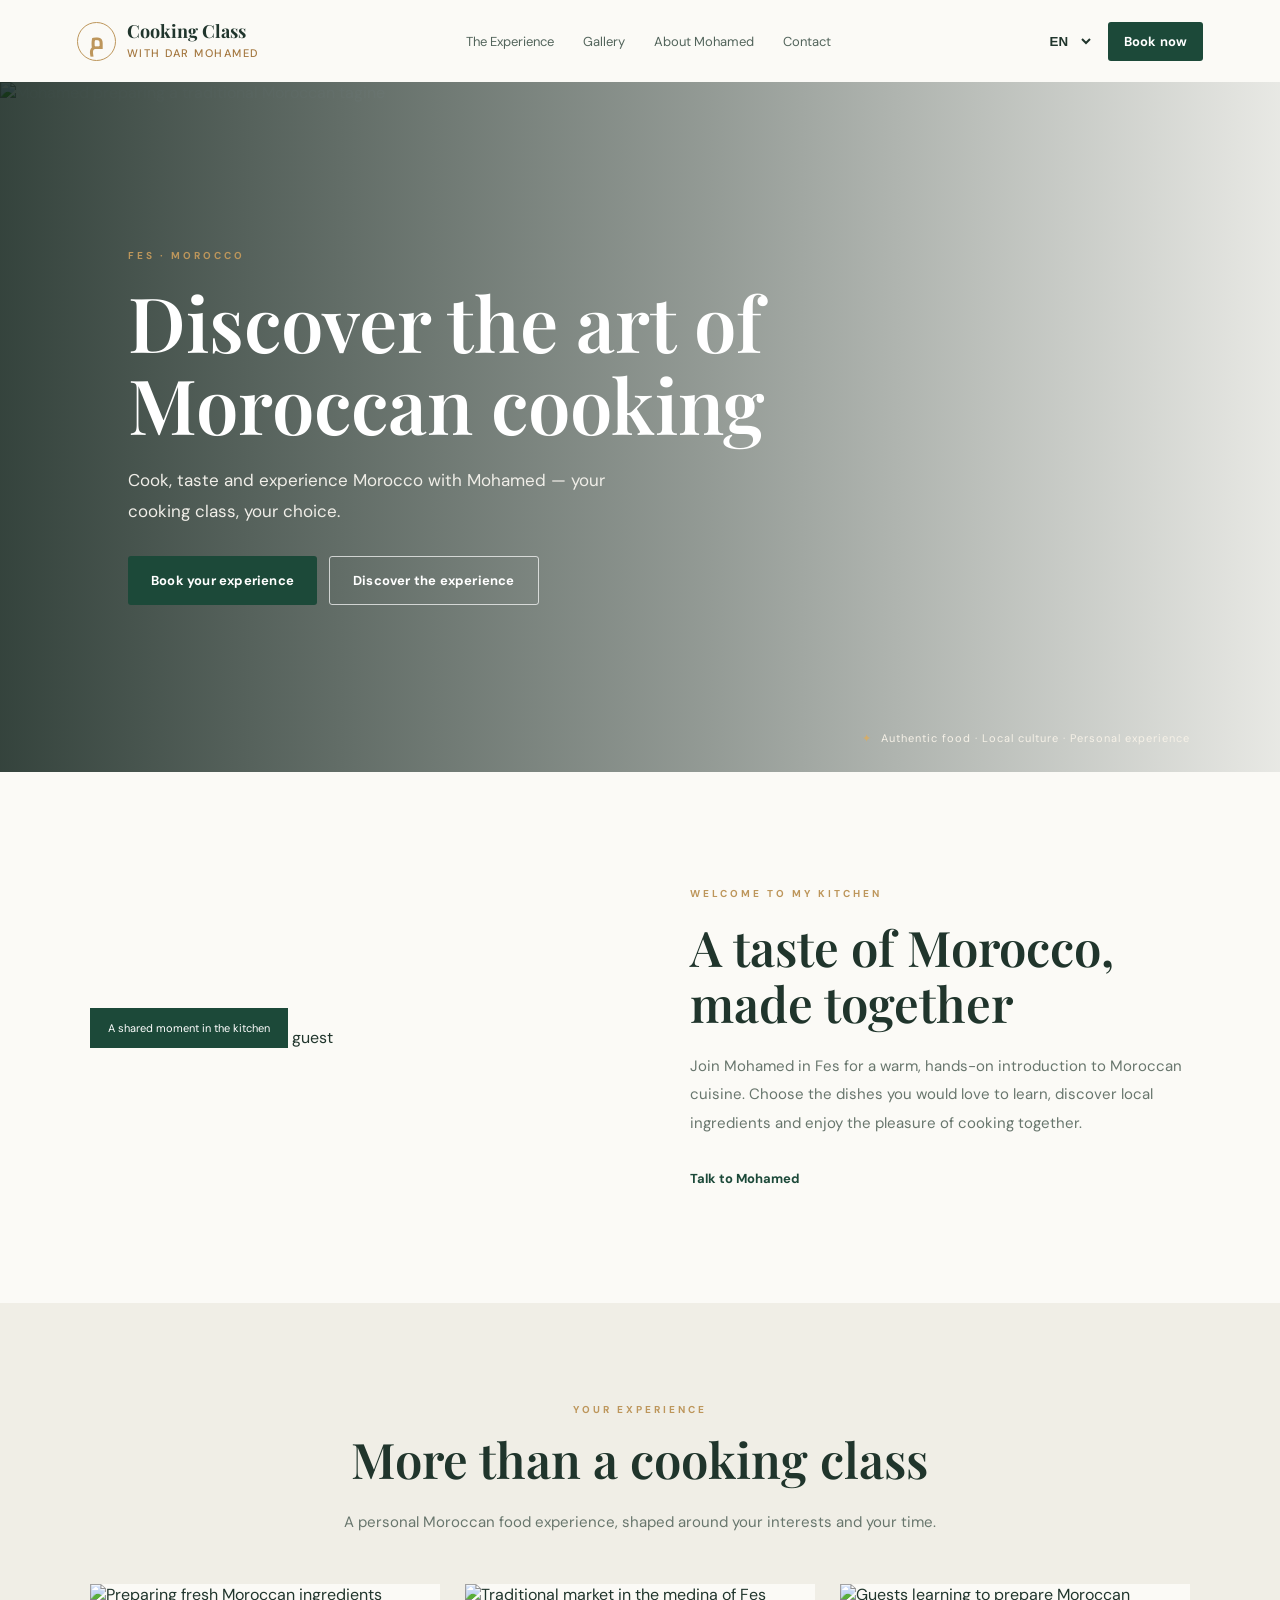
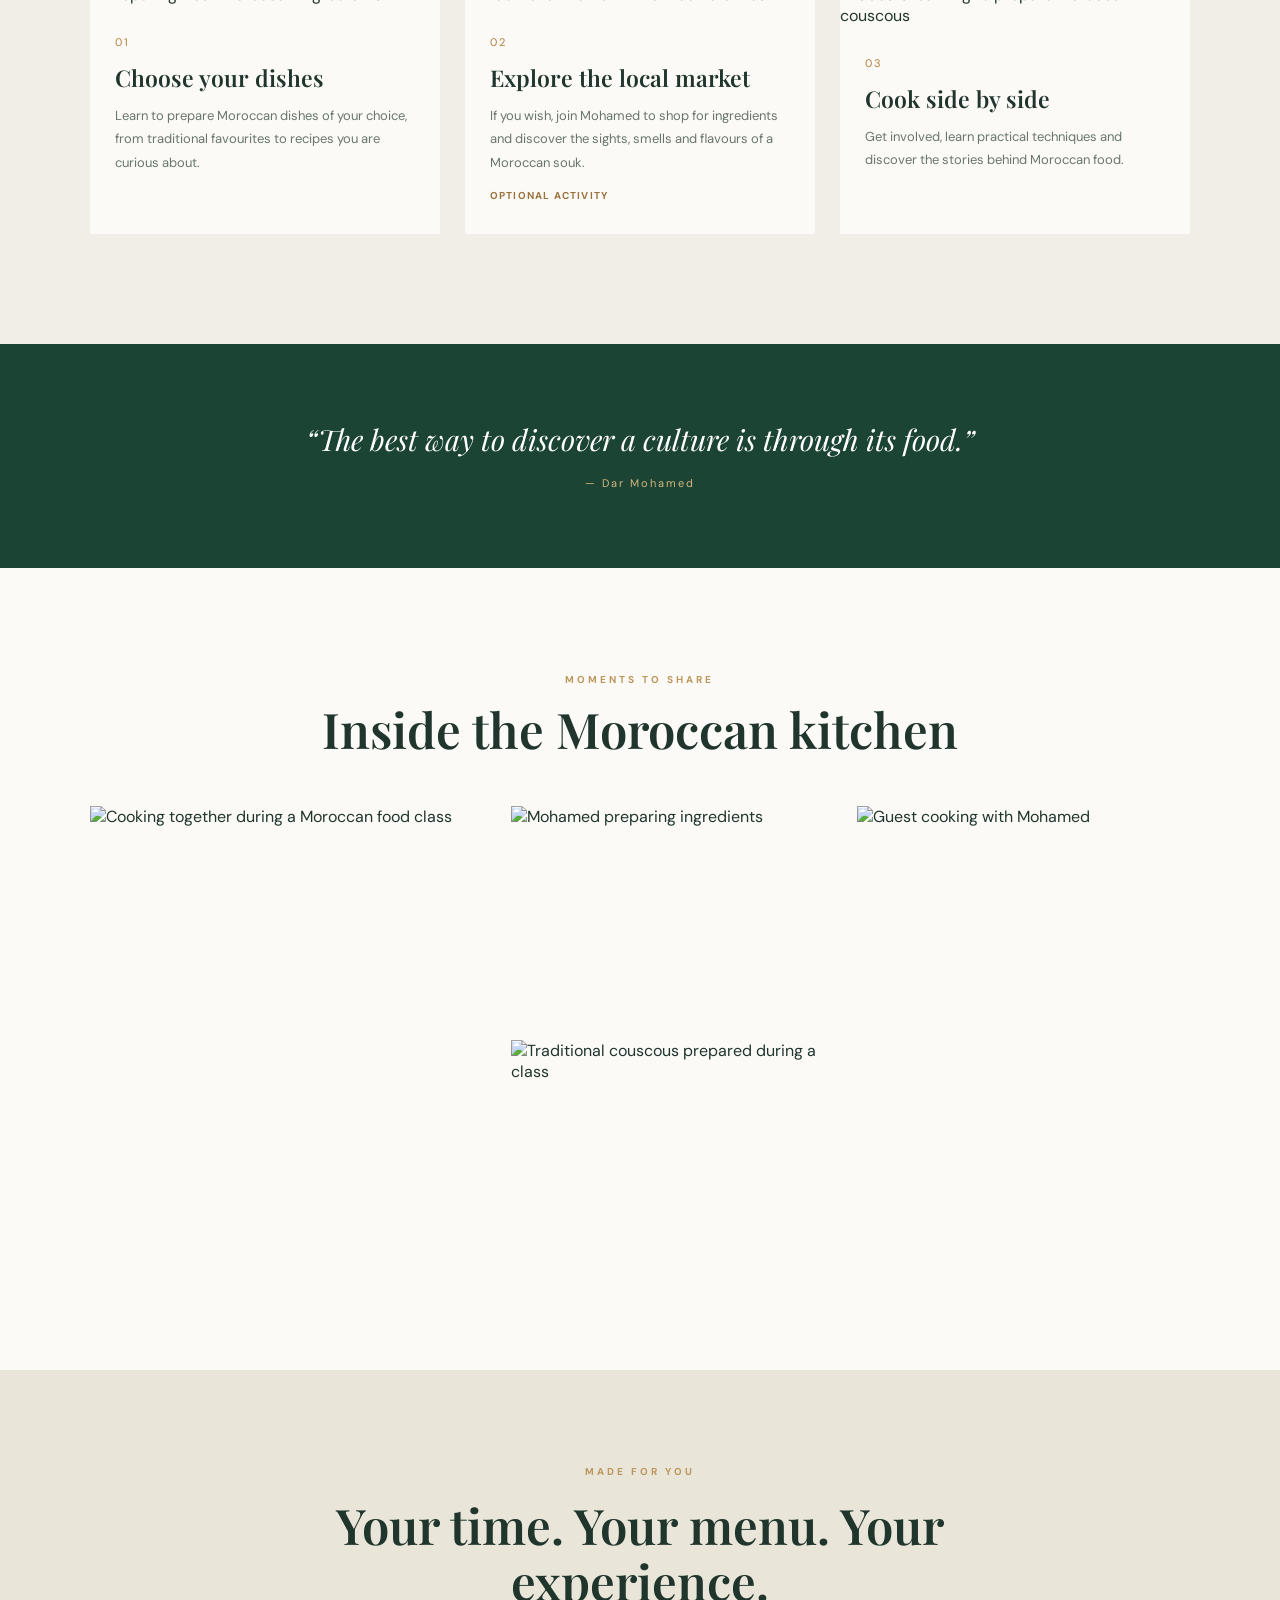
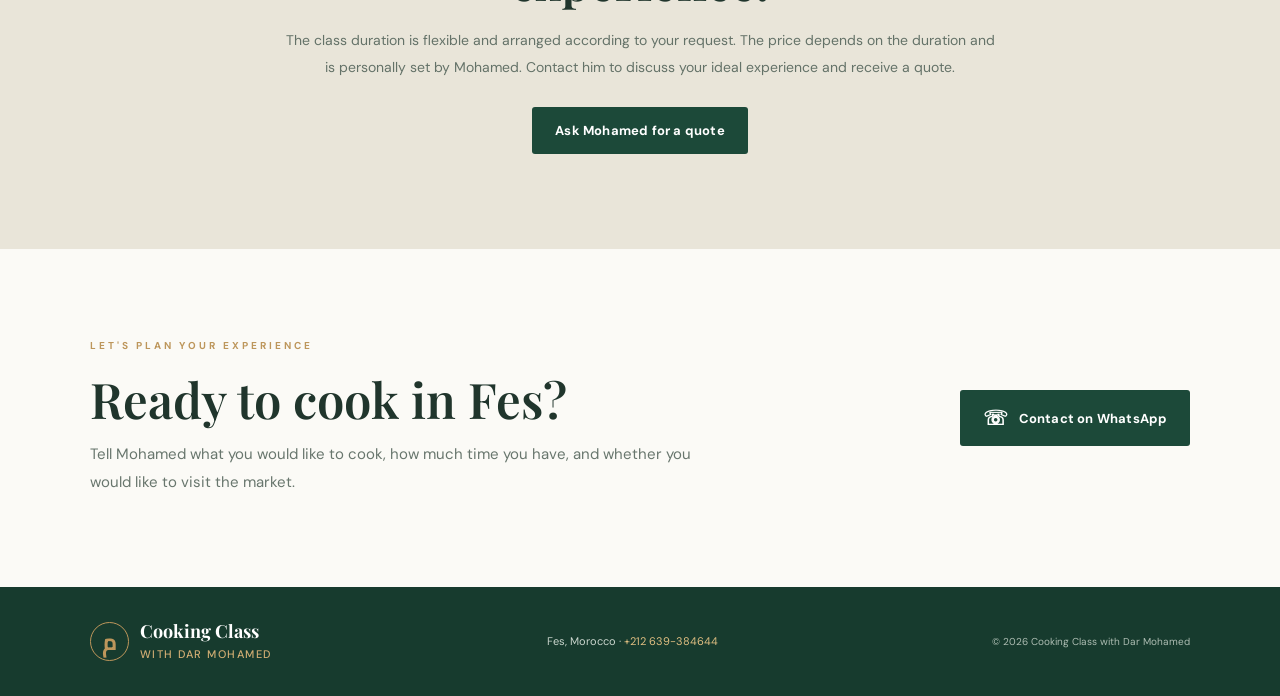
==== index.html @ 672c055c "Add files via upload" ====
<!doctype html>
<html lang="en">
<head>
  <meta charset="utf-8">
  <meta name="viewport" content="width=device-width, initial-scale=1">
  <meta name="theme-color" content="#173f32">
  <meta name="description" content="Discover authentic Moroccan cooking in Fes with Dar Mohamed. Personalized cooking classes and an optional traditional market visit.">
  <title>Cooking Class with Dar Mohamed | Fes, Morocco</title>
  <link rel="preconnect" href="https://fonts.googleapis.com">
  <link rel="preconnect" href="https://fonts.gstatic.com" crossorigin>
  <link href="https://fonts.googleapis.com/css2?family=DM+Sans:wght@400;500;600;700&family=Playfair+Display:wght@500;600;700&family=Cairo:wght@400;600;700&display=swap" rel="stylesheet">
  <link rel="stylesheet" href="style.css">
</head>
<body>
  <header class="site-header">
    <a class="brand" href="#home" aria-label="Cooking Class with Dar Mohamed home">
      <span class="brand-mark">م</span>
      <span>Cooking Class <small>with Dar Mohamed</small></span>
    </a>
    <nav class="desktop-nav">
      <a href="#experience" data-i18n="navExperience">The Experience</a>
      <a href="#gallery" data-i18n="navGallery">Gallery</a>
      <a href="#about" data-i18n="navAbout">About Mohamed</a>
      <a href="#contact" data-i18n="navContact">Contact</a>
    </nav>
    <div class="header-actions">
      <select id="language" aria-label="Choose language">
        <option value="en">EN</option><option value="fr">FR</option><option value="ar">AR</option>
      </select>
      <a class="button button-small" href="https://wa.me/212639384644" target="_blank" rel="noopener" data-i18n="book">Book now</a>
    </div>
  </header>

  <main>
    <section class="hero" id="home">
      <div class="hero-photo">
        <img src="images/mohamed-hero.jpg" alt="Mohamed preparing a traditional Moroccan tagine">
      </div>
      <div class="hero-shade"></div>
      <div class="hero-content">
        <p class="eyebrow" data-i18n="heroEyebrow">FES · MOROCCO</p>
        <h1 data-i18n="heroTitle">Discover the art of Moroccan cooking</h1>
        <p class="hero-copy" data-i18n="heroText">Cook, taste and experience Morocco with Mohamed — your cooking class, your choice.</p>
        <div class="hero-buttons">
          <a class="button" href="https://wa.me/212639384644" target="_blank" rel="noopener" data-i18n="bookExperience">Book your experience</a>
          <a class="button button-ghost" href="#experience" data-i18n="discover">Discover the experience</a>
        </div>
      </div>
      <div class="hero-note"><span>✦</span><span data-i18n="heroNote">Authentic food · Local culture · Personal experience</span></div>
    </section>

    <section class="intro section-wrap" id="about">
      <div class="intro-image">
        <img src="images/guest-cooking.jpg" alt="Mohamed cooking with a guest">
        <span class="image-caption" data-i18n="caption">A shared moment in the kitchen</span>
      </div>
      <div class="intro-text">
        <p class="eyebrow" data-i18n="welcome">WELCOME TO MY KITCHEN</p>
        <h2 data-i18n="introTitle">A taste of Morocco, made together</h2>
        <p data-i18n="introText">Join Mohamed in Fes for a warm, hands-on introduction to Moroccan cuisine. Choose the dishes you would love to learn, discover local ingredients and enjoy the pleasure of cooking together.</p>
        <a class="text-link" href="#contact" data-i18n="talkMohamed">Talk to Mohamed <span>→</span></a>
      </div>
    </section>

    <section class="experience-section" id="experience">
      <div class="section-wrap">
        <div class="section-heading">
          <p class="eyebrow" data-i18n="yourExperience">YOUR EXPERIENCE</p>
          <h2 data-i18n="experienceTitle">More than a cooking class</h2>
          <p data-i18n="experienceIntro">A personal Moroccan food experience, shaped around your interests and your time.</p>
        </div>
        <div class="feature-grid">
          <article class="feature-card">
            <img src="images/cooking-preparation.jpg" alt="Preparing fresh Moroccan ingredients">
            <div><span class="feature-number">01</span><h3 data-i18n="feature1Title">Choose your dishes</h3><p data-i18n="feature1Text">Learn to prepare Moroccan dishes of your choice, from traditional favourites to recipes you are curious about.</p></div>
          </article>
          <article class="feature-card">
            <img src="images/market-visit.jpg" alt="Traditional market in the medina of Fes">
            <div><span class="feature-number">02</span><h3 data-i18n="feature2Title">Explore the local market</h3><p data-i18n="feature2Text">If you wish, join Mohamed to shop for ingredients and discover the sights, smells and flavours of a Moroccan souk.</p><span class="optional" data-i18n="optional">Optional activity</span></div>
          </article>
          <article class="feature-card">
            <img src="images/couscous-class.jpg" alt="Guests learning to prepare Moroccan couscous">
            <div><span class="feature-number">03</span><h3 data-i18n="feature3Title">Cook side by side</h3><p data-i18n="feature3Text">Get involved, learn practical techniques and discover the stories behind Moroccan food.</p></div>
          </article>
        </div>
      </div>
    </section>

    <section class="quote-band">
      <p data-i18n="quote">“The best way to discover a culture is through its food.”</p>
      <span>— Dar Mohamed</span>
    </section>

    <section class="gallery section-wrap" id="gallery">
      <div class="section-heading">
        <p class="eyebrow" data-i18n="moments">MOMENTS TO SHARE</p>
        <h2 data-i18n="galleryTitle">Inside the Moroccan kitchen</h2>
      </div>
      <div class="gallery-grid">
        <img src="images/cooking-together.jpg" alt="Cooking together during a Moroccan food class">
        <img src="images/cooking-preparation.jpg" alt="Mohamed preparing ingredients">
        <img src="images/guest-cooking.jpg" alt="Guest cooking with Mohamed">
        <img src="images/couscous-class.jpg" alt="Traditional couscous prepared during a class">
      </div>
    </section>

    <section class="personalize">
      <div class="personalize-inner">
        <p class="eyebrow" data-i18n="madeForYou">MADE FOR YOU</p>
        <h2 data-i18n="personalTitle">Your time. Your menu. Your experience.</h2>
        <p data-i18n="personalText">The class duration is flexible and arranged according to your request. The price depends on the duration and is personally set by Mohamed. Contact him to discuss your ideal experience and receive a quote.</p>
        <a class="button" href="https://wa.me/212639384644" target="_blank" rel="noopener" data-i18n="askPrice">Ask Mohamed for a quote</a>
      </div>
    </section>

    <section class="contact section-wrap" id="contact">
      <div>
        <p class="eyebrow" data-i18n="letsPlan">LET'S PLAN YOUR EXPERIENCE</p>
        <h2 data-i18n="contactTitle">Ready to cook in Fes?</h2>
        <p data-i18n="contactText">Tell Mohamed what you would like to cook, how much time you have, and whether you would like to visit the market.</p>
      </div>
      <a class="button whatsapp-button" href="https://wa.me/212639384644" target="_blank" rel="noopener"><span>☏</span><span data-i18n="whatsapp">Contact on WhatsApp</span></a>
    </section>
  </main>

  <footer>
    <a class="brand footer-brand" href="#home"><span class="brand-mark">م</span><span>Cooking Class <small>with Dar Mohamed</small></span></a>
    <p>Fes, Morocco · <a href="https://wa.me/212639384644" target="_blank" rel="noopener">+212 639-384644</a></p>
    <span>© <span id="year"></span> Cooking Class with Dar Mohamed</span>
  </footer>
  <script src="script.js"></script>
</body>
</html>
---- style.css ----
*{box-sizing:border-box}html{scroll-behavior:smooth}body{margin:0;color:#20352c;background:#fbfaf6;font-family:"DM Sans",Arial,sans-serif}a{color:inherit;text-decoration:none}.site-header{height:82px;padding:0 6vw;display:flex;align-items:center;justify-content:space-between;background:#fbfaf6;position:relative;z-index:5}.brand{display:flex;align-items:center;gap:11px;font-family:"Playfair Display",serif;font-size:18px;font-weight:700;line-height:1.1}.brand small{display:block;font:500 11px "DM Sans",sans-serif;letter-spacing:1.5px;text-transform:uppercase;color:#a4773f;margin-top:5px}.brand-mark{width:39px;height:39px;border:1px solid #bd965b;border-radius:50%;display:grid;place-items:center;color:#bd965b;font-family:"Cairo",sans-serif;font-size:23px}.desktop-nav{display:flex;gap:29px;font-size:13px;color:#52645b}.desktop-nav a:hover,.text-link:hover{color:#b27f3d}.header-actions{display:flex;align-items:center;gap:14px}select{border:0;background:transparent;color:#20352c;font-weight:700;padding:8px}.button{display:inline-flex;align-items:center;justify-content:center;background:#1c4939;color:white;padding:15px 23px;border-radius:3px;font-size:13px;font-weight:700;letter-spacing:.2px;transition:.2s}.button:hover{background:#b27f3d;transform:translateY(-2px)}.button-small{padding:11px 16px}.hero{height:min(690px,78vw);min-height:560px;position:relative;display:flex;align-items:center;color:white;overflow:hidden}.hero-photo,.hero-shade{position:absolute;inset:0}.hero-photo img{width:100%;height:100%;object-fit:cover;object-position:center 42%}.hero-shade{background:linear-gradient(90deg,rgba(9,27,20,.82),rgba(9,27,20,.43) 55%,rgba(9,27,20,.08))}.hero-content{position:relative;z-index:1;width:min(650px,80%);margin-left:10vw}.eyebrow{font-size:10px;letter-spacing:3px;font-weight:700;color:#bd965b;margin:0 0 19px}.hero h1{font:600 clamp(43px,6vw,76px)/1.08 "Playfair Display",serif;max-width:650px;margin:0 0 20px}.hero-copy{font-size:17px;line-height:1.8;max-width:520px;color:#f0eee8}.hero-buttons{display:flex;gap:12px;flex-wrap:wrap;margin-top:30px}.button-ghost{background:transparent;border:1px solid rgba(255,255,255,.7)}.button-ghost:hover{background:white;color:#20352c}.hero-note{position:absolute;bottom:27px;right:7vw;font-size:11px;letter-spacing:1px;color:#f6f1e7}.hero-note span:first-child{color:#d5ad6a;margin-right:9px}.section-wrap{width:min(1120px,86%);margin:auto}.intro{display:grid;grid-template-columns:1fr 1fr;gap:9%;align-items:center;padding-top:115px;padding-bottom:115px}.intro-image{position:relative}.intro-image img{width:100%;height:430px;object-fit:cover}.image-caption{position:absolute;bottom:0;left:0;background:#1c4939;color:white;padding:13px 18px;font-size:11px}.intro-text h2,.section-heading h2,.contact h2{font:600 clamp(34px,4vw,49px)/1.15 "Playfair Display",serif;margin:0 0 20px}.intro-text>p:not(.eyebrow),.section-heading>p:not(.eyebrow),.contact p:not(.eyebrow){font-size:15px;line-height:1.9;color:#68766d}.text-link{display:inline-block;margin-top:18px;color:#1c4939;font-weight:700;font-size:13px}.text-link span{margin-left:8px}.experience-section{background:#f0eee6;padding:100px 0 110px}.section-heading{text-align:center;max-width:650px;margin:0 auto 48px}.section-heading .eyebrow{margin-bottom:15px}.section-heading>p:not(.eyebrow){margin:0}.feature-grid{display:grid;grid-template-columns:repeat(3,1fr);gap:25px}.feature-card{background:#fbfaf6}.feature-card img{width:100%;height:235px;object-fit:cover}.feature-card>div{padding:25px 25px 30px}.feature-number{font-size:11px;color:#b27f3d;letter-spacing:2px}.feature-card h3{font:600 23px "Playfair Display",serif;margin:11px 0}.feature-card p{font-size:13px;line-height:1.8;color:#68766d;margin:0}.optional{display:inline-block;margin-top:15px;color:#9b713c;font-size:10px;font-weight:700;text-transform:uppercase;letter-spacing:1.2px}.quote-band{padding:76px 20px;text-align:center;background:#1b4435;color:#fff}.quote-band p{font:italic 29px "Playfair Display",serif;margin:0 0 13px}.quote-band span{font-size:11px;letter-spacing:2px;color:#d6b77f}.gallery{padding-top:105px;padding-bottom:110px}.gallery-grid{display:grid;grid-template-columns:1.1fr .9fr .9fr;grid-template-rows:220px 220px;gap:14px}.gallery-grid img{width:100%;height:100%;object-fit:cover}.gallery-grid img:first-child{grid-row:span 2}.personalize{background:#e9e5d9;padding:95px 20px;text-align:center}.personalize-inner{max-width:720px;margin:auto}.personalize h2{font:600 clamp(34px,4vw,49px)/1.15 "Playfair Display",serif;margin:0 0 18px}.personalize p:not(.eyebrow){font-size:14px;line-height:1.9;color:#647268;margin:0 auto 27px}.contact{padding-top:90px;padding-bottom:90px;display:flex;align-items:center;justify-content:space-between;gap:30px}.contact>div{max-width:630px}.contact h2{margin-bottom:12px}.contact p:not(.eyebrow){margin:0}.whatsapp-button{white-space:nowrap}.whatsapp-button span:first-child{font-size:20px;margin-right:10px}footer{background:#173b2e;color:#e9eee9;padding:35px 7vw;display:flex;align-items:center;justify-content:space-between;gap:20px;font-size:11px}footer p{color:#cbd6ce}footer p a{color:#e1bf82}.footer-brand{color:white}.footer-brand small{color:#d1ad73}footer>span{color:#aebdb3;font-size:10px}
body[dir="rtl"]{font-family:"Cairo",sans-serif}body[dir="rtl"] .hero-content{margin-left:0;margin-right:10vw}body[dir="rtl"] .hero-shade{background:linear-gradient(270deg,rgba(9,27,20,.82),rgba(9,27,20,.43) 55%,rgba(9,27,20,.08))}body[dir="rtl"] .hero-note{right:auto;left:7vw}body[dir="rtl"] .text-link span{margin-left:0;margin-right:8px}body[dir="rtl"] .whatsapp-button span:first-child{margin-right:0;margin-left:10px}body[dir="rtl"] .image-caption{left:auto;right:0}
@media(max-width:850px){.site-header{padding:0 4vw;height:72px}.desktop-nav{display:none}.brand{font-size:16px}.hero{height:680px;min-height:600px}.hero-content{margin-left:7vw;width:86%}body[dir="rtl"] .hero-content{margin-right:7vw}.hero h1{font-size:51px}.intro{gap:6%;padding-top:75px;padding-bottom:75px}.intro-image img{height:360px}.feature-grid{gap:14px}.feature-card>div{padding:20px 16px}.feature-card img{height:190px}.gallery-grid{grid-template-rows:180px 180px}.contact{padding-top:70px;padding-bottom:70px}footer{flex-wrap:wrap}}
@media(max-width:600px){.site-header{height:68px}.brand-mark{width:34px;height:34px}.brand{font-size:14px}.brand small{font-size:9px}.header-actions{gap:4px}.header-actions .button{padding:10px 11px;font-size:11px}.hero{height:680px;min-height:0;align-items:flex-end;padding-bottom:80px}.hero-photo img{object-position:58% center}.hero-shade{background:linear-gradient(0deg,rgba(8,25,18,.91),rgba(8,25,18,.35) 75%,rgba(8,25,18,.05))}.hero-content{margin:0 auto;width:86%}body[dir="rtl"] .hero-content{margin:0 auto}.hero h1{font-size:44px}.hero-copy{font-size:14px}.hero-note{left:7vw;right:auto;font-size:9px}body[dir="rtl"] .hero-note{left:7vw}.intro{grid-template-columns:1fr;gap:35px;padding-top:65px;padding-bottom:70px}.intro-image img{height:350px}.intro-text h2,.section-heading h2,.contact h2,.personalize h2{font-size:36px}.experience-section{padding:70px 0}.section-heading{margin-bottom:32px}.feature-grid{grid-template-columns:1fr}.feature-card img{height:230px}.feature-card>div{padding:22px}.quote-band{padding:60px 25px}.quote-band p{font-size:24px}.gallery{padding-top:70px;padding-bottom:75px}.gallery-grid{grid-template-columns:1fr 1fr;grid-template-rows:190px 150px 150px}.gallery-grid img:first-child{grid-row:span 2}.personalize{padding:70px 7vw}.contact{display:block;padding-top:65px;padding-bottom:65px}.whatsapp-button{margin-top:22px}footer{display:grid;grid-template-columns:1fr;gap:15px;padding:30px 7vw}}
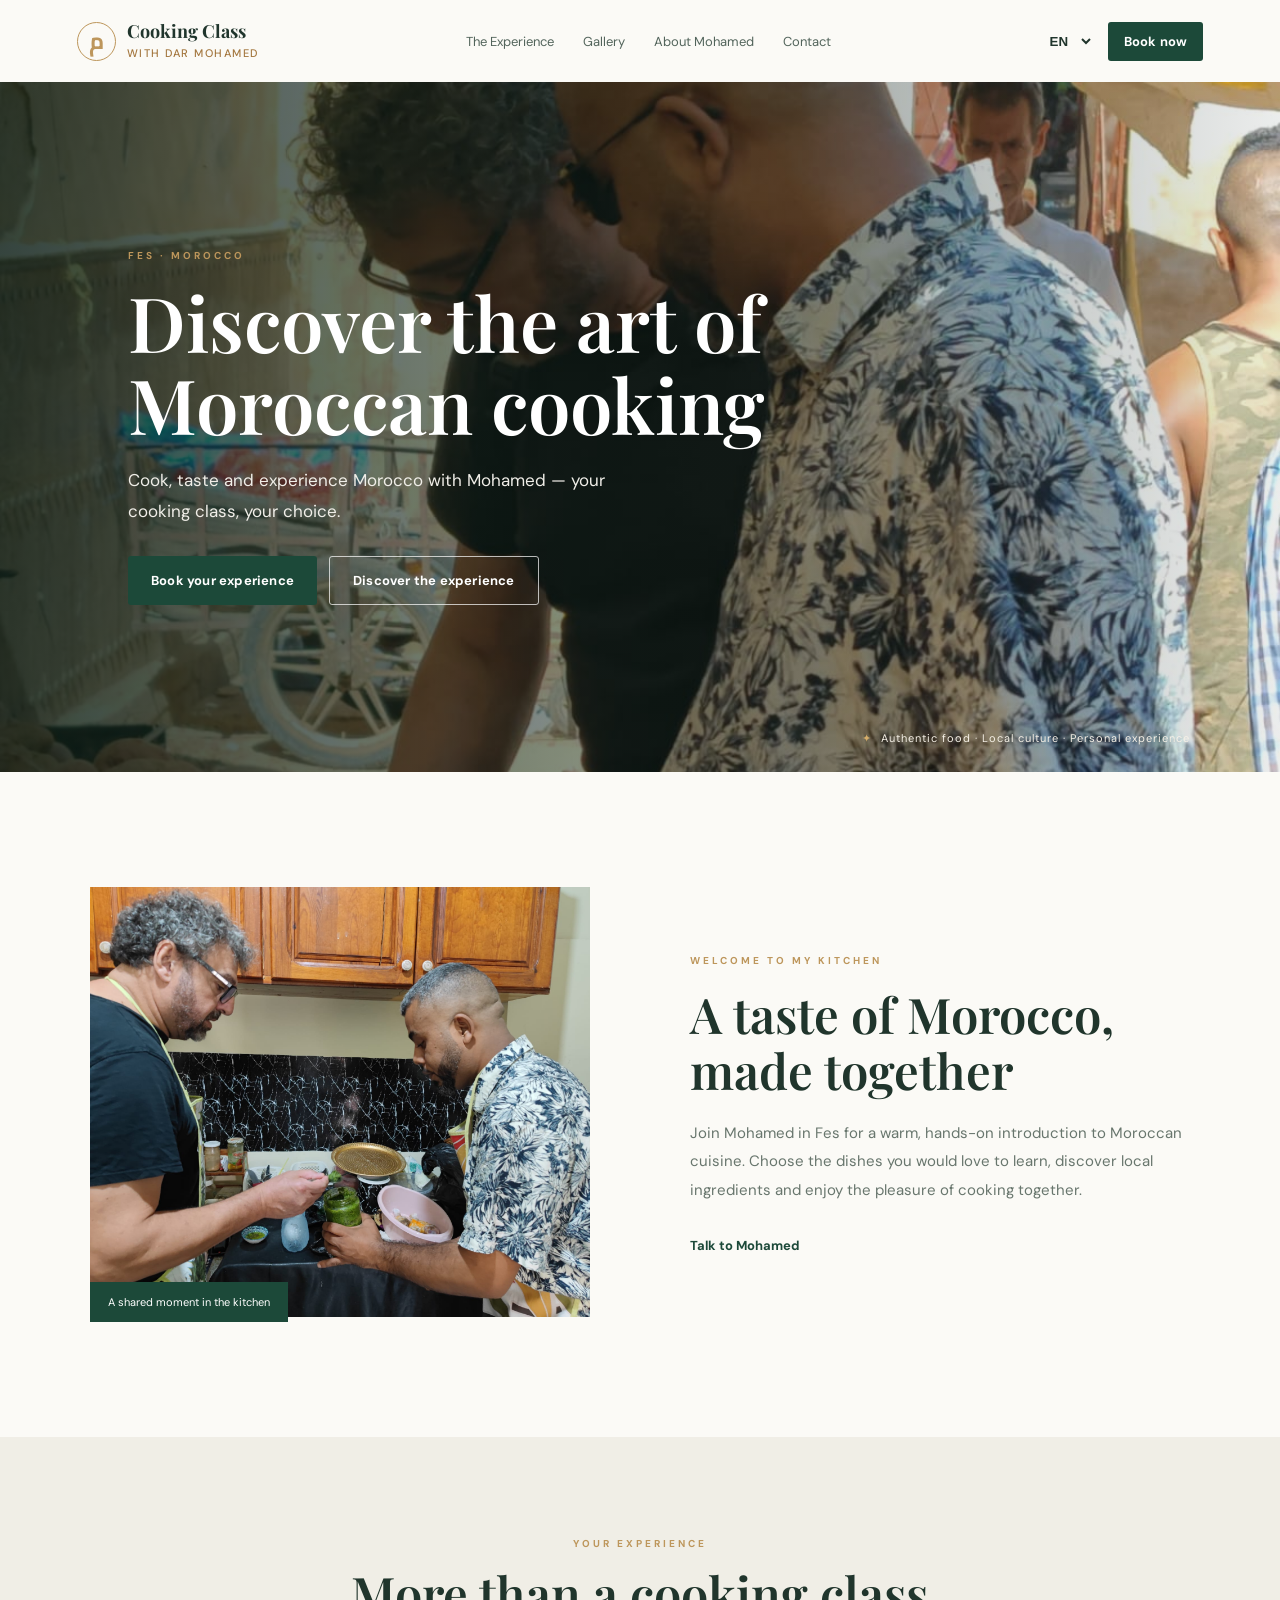
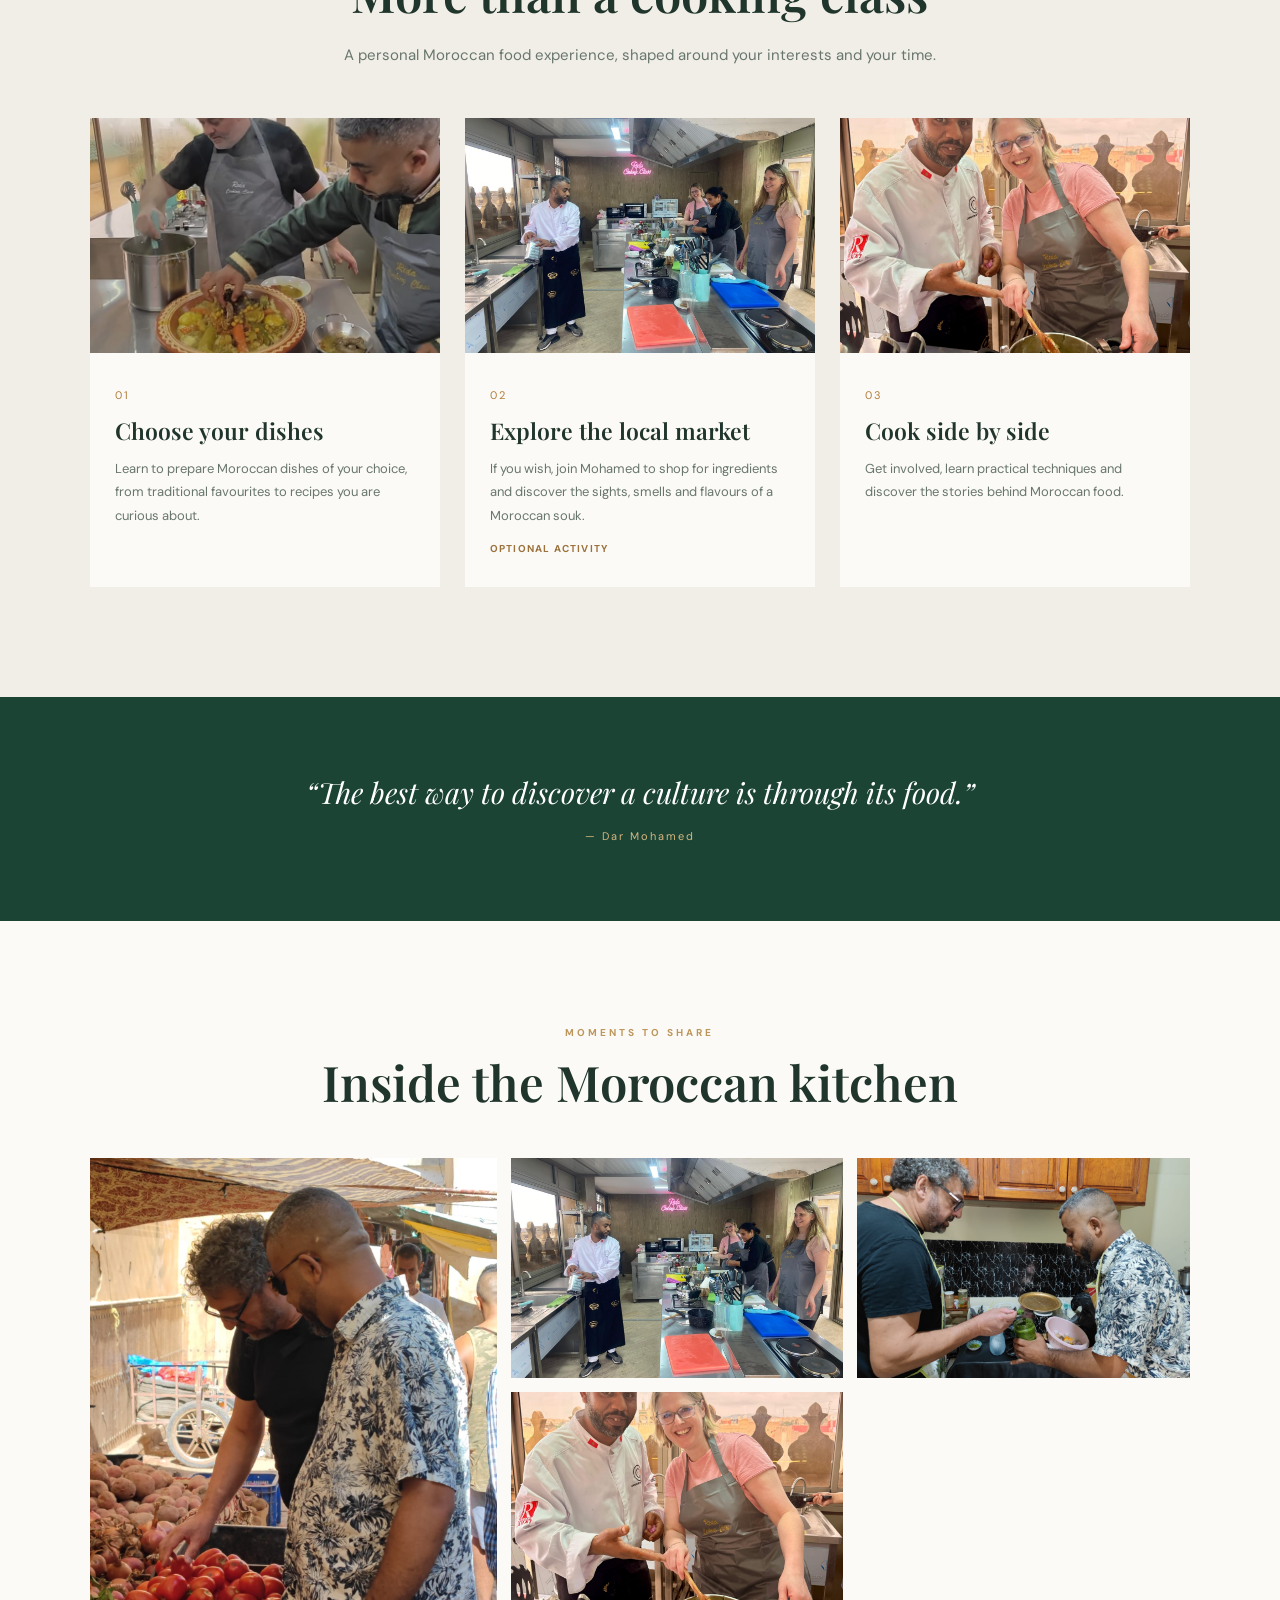
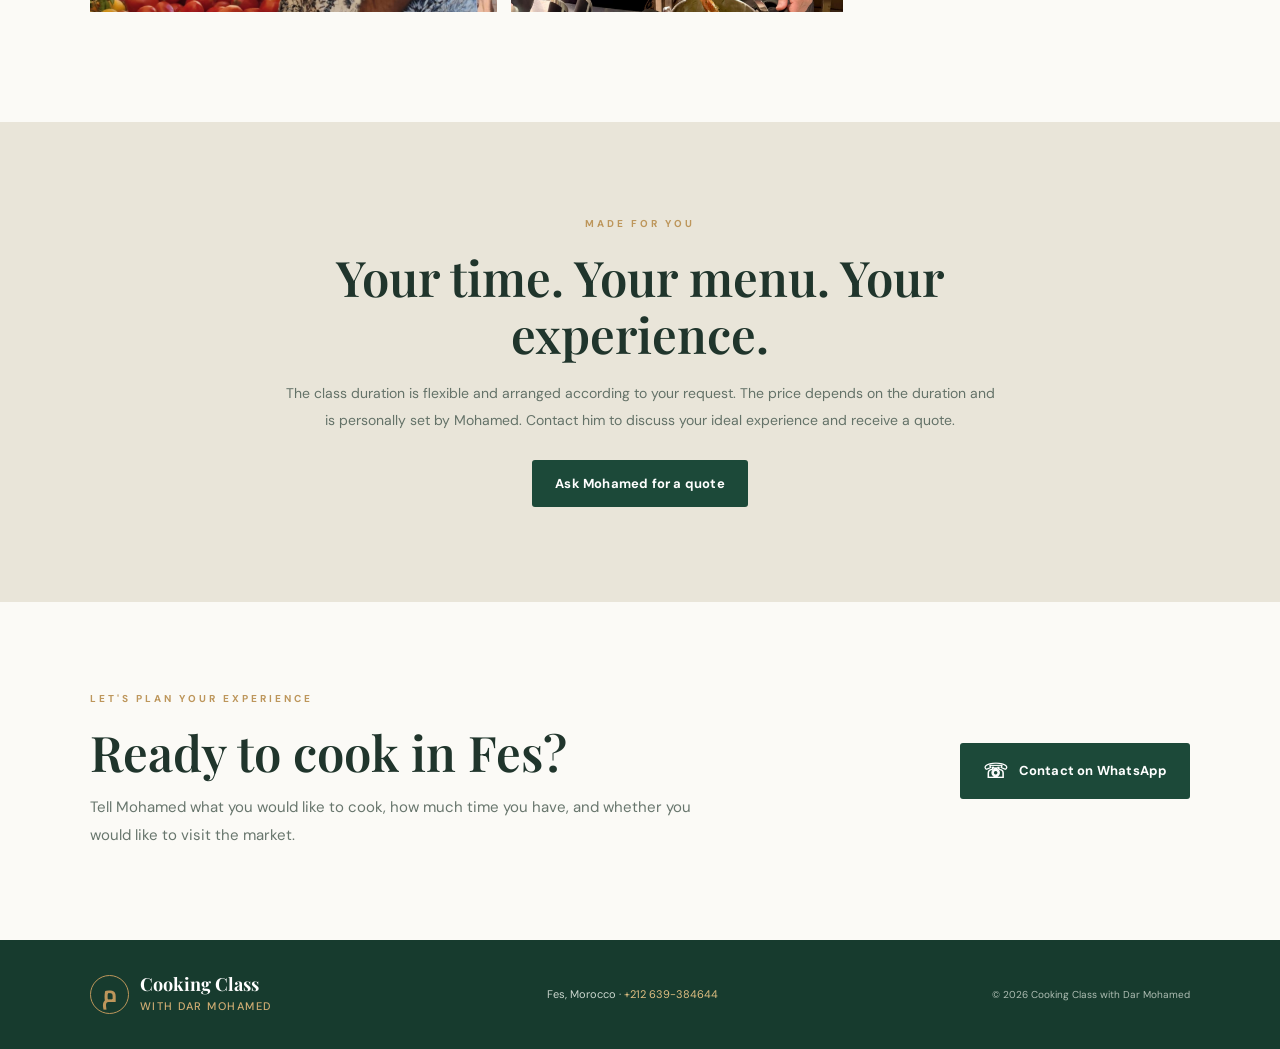
==== commit 5a025f81: "Update index.html" ====
--- a/index.html
+++ b/index.html
@@ -1,3 +1,4 @@
+
 <!doctype html>
 <html lang="en">
 <head>
@@ -12,122 +13,144 @@
   <link rel="stylesheet" href="style.css">
 </head>
 <body>
-  <header class="site-header">
-    <a class="brand" href="#home" aria-label="Cooking Class with Dar Mohamed home">
-      <span class="brand-mark">م</span>
-      <span>Cooking Class <small>with Dar Mohamed</small></span>
+
+<header class="site-header">
+  <a class="brand" href="#home" aria-label="Cooking Class with Dar Mohamed home">
+    <span class="brand-mark">م</span>
+    <span>Cooking Class <small>with Dar Mohamed</small></span>
+  </a>
+  <nav class="desktop-nav">
+    <a href="#experience" data-i18n="navExperience">The Experience</a>
+    <a href="#gallery" data-i18n="navGallery">Gallery</a>
+    <a href="#about" data-i18n="navAbout">About Mohamed</a>
+    <a href="#contact" data-i18n="navContact">Contact</a>
+  </nav>
+  <div class="header-actions">
+    <select id="language" aria-label="Choose language">
+      <option value="en">EN</option>
+      <option value="fr">FR</option>
+      <option value="ar">AR</option>
+    </select>
+    <a class="button button-small" href="https://wa.me/212639384644" target="_blank" rel="noopener" data-i18n="book">Book now</a>
+  </div>
+</header>
+
+<main>
+  <section class="hero" id="home">
+    <div class="hero-photo">
+      <img src="IMG-20261117-WA0031.jpg" alt="Mohamed preparing a traditional Moroccan tagine">
+    </div>
+    <div class="hero-shade"></div>
+    <div class="hero-content">
+      <p class="eyebrow" data-i18n="heroEyebrow">FES · MOROCCO</p>
+      <h1 data-i18n="heroTitle">Discover the art of Moroccan cooking</h1>
+      <p class="hero-copy" data-i18n="heroText">Cook, taste and experience Morocco with Mohamed — your cooking class, your choice.</p>
+      <div class="hero-buttons">
+        <a class="button" href="https://wa.me/212639384644" target="_blank" rel="noopener" data-i18n="bookExperience">Book your experience</a>
+        <a class="button button-ghost" href="#experience" data-i18n="discover">Discover the experience</a>
+      </div>
+    </div>
+    <div class="hero-note"><span>✦</span><span data-i18n="heroNote">Authentic food · Local culture · Personal experience</span></div>
+  </section>
+
+  <section class="intro section-wrap" id="about">
+    <div class="intro-image">
+      <img src="IMG-20261117-WA0028.jpg" alt="Mohamed cooking with a guest">
+      <span class="image-caption" data-i18n="caption">A shared moment in the kitchen</span>
+    </div>
+    <div class="intro-text">
+      <p class="eyebrow" data-i18n="welcome">WELCOME TO MY KITCHEN</p>
+      <h2 data-i18n="introTitle">A taste of Morocco, made together</h2>
+      <p data-i18n="introText">Join Mohamed in Fes for a warm, hands-on introduction to Moroccan cuisine. Choose the dishes you would love to learn, discover local ingredients and enjoy the pleasure of cooking together.</p>
+      <a class="text-link" href="#contact" data-i18n="talkMohamed">Talk to Mohamed <span>→</span></a>
+    </div>
+  </section>
+
+  <section class="experience-section" id="experience">
+    <div class="section-wrap">
+      <div class="section-heading">
+        <p class="eyebrow" data-i18n="yourExperience">YOUR EXPERIENCE</p>
+        <h2 data-i18n="experienceTitle">More than a cooking class</h2>
+        <p data-i18n="experienceIntro">A personal Moroccan food experience, shaped around your interests and your time.</p>
+      </div>
+      <div class="feature-grid">
+        <article class="feature-card">
+          <img src="IMG-20261117-WA0025.jpg" alt="Preparing fresh Moroccan ingredients">
+          <div>
+            <span class="feature-number">01</span>
+            <h3 data-i18n="feature1Title">Choose your dishes</h3>
+            <p data-i18n="feature1Text">Learn to prepare Moroccan dishes of your choice, from traditional favourites to recipes you are curious about.</p>
+          </div>
+        </article>
+        <article class="feature-card">
+          <img src="IMG-20261117-WA0030.jpg" alt="Traditional market in the medina of Fes">
+          <div>
+            <span class="feature-number">02</span>
+            <h3 data-i18n="feature2Title">Explore the local market</h3>
+            <p data-i18n="feature2Text">If you wish, join Mohamed to shop for ingredients and discover the sights, smells and flavours of a Moroccan souk.</p>
+            <span class="optional" data-i18n="optional">Optional activity</span>
+          </div>
+        </article>
+        <article class="feature-card">
+          <img src="IMG-20261117-WA0021.jpg" alt="Guests enjoying Moroccan food">
+          <div>
+            <span class="feature-number">03</span>
+            <h3 data-i18n="feature3Title">Cook side by side</h3>
+            <p data-i18n="feature3Text">Get involved, learn practical techniques and discover the stories behind Moroccan food.</p>
+          </div>
+        </article>
+      </div>
+    </div>
+  </section>
+
+  <section class="quote-band">
+    <p data-i18n="quote">“The best way to discover a culture is through its food.”</p>
+    <span>— Dar Mohamed</span>
+  </section>
+
+  <section class="gallery section-wrap" id="gallery">
+    <div class="section-heading">
+      <p class="eyebrow" data-i18n="moments">MOMENTS TO SHARE</p>
+      <h2 data-i18n="galleryTitle">Inside the Moroccan kitchen</h2>
+    </div>
+    <div class="gallery-grid">
+      <img src="IMG-20261117-WA0031.jpg" alt="Mohamed cooking">
+      <img src="IMG-20261117-WA0030.jpg" alt="Traditional market in Fes">
+      <img src="IMG-20261117-WA0028.jpg" alt="Cooking with a guest">
+      <img src="IMG-20261117-WA0021.jpg" alt="Moroccan food experience">
+    </div>
+  </section>
+
+  <section class="personalize">
+    <div class="personalize-inner">
+      <p class="eyebrow" data-i18n="madeForYou">MADE FOR YOU</p>
+      <h2 data-i18n="personalTitle">Your time. Your menu. Your experience.</h2>
+      <p data-i18n="personalText">The class duration is flexible and arranged according to your request. The price depends on the duration and is personally set by Mohamed. Contact him to discuss your ideal experience and receive a quote.</p>
+      <a class="button" href="https://wa.me/212639384644" target="_blank" rel="noopener" data-i18n="askPrice">Ask Mohamed for a quote</a>
+    </div>
+  </section>
+
+  <section class="contact section-wrap" id="contact">
+    <div>
+      <p class="eyebrow" data-i18n="letsPlan">LET'S PLAN YOUR EXPERIENCE</p>
+      <h2 data-i18n="contactTitle">Ready to cook in Fes?</h2>
+      <p data-i18n="contactText">Tell Mohamed what you would like to cook, how much time you have, and whether you would like to visit the market.</p>
+    </div>
+    <a class="button whatsapp-button" href="https://wa.me/212639384644" target="_blank" rel="noopener">
+      <span>☏</span><span data-i18n="whatsapp">Contact on WhatsApp</span>
     </a>
-    <nav class="desktop-nav">
-      <a href="#experience" data-i18n="navExperience">The Experience</a>
-      <a href="#gallery" data-i18n="navGallery">Gallery</a>
-      <a href="#about" data-i18n="navAbout">About Mohamed</a>
-      <a href="#contact" data-i18n="navContact">Contact</a>
-    </nav>
-    <div class="header-actions">
-      <select id="language" aria-label="Choose language">
-        <option value="en">EN</option><option value="fr">FR</option><option value="ar">AR</option>
-      </select>
-      <a class="button button-small" href="https://wa.me/212639384644" target="_blank" rel="noopener" data-i18n="book">Book now</a>
-    </div>
-  </header>
+  </section>
+</main>
 
-  <main>
-    <section class="hero" id="home">
-      <div class="hero-photo">
-        <img src="images/mohamed-hero.jpg" alt="Mohamed preparing a traditional Moroccan tagine">
-      </div>
-      <div class="hero-shade"></div>
-      <div class="hero-content">
-        <p class="eyebrow" data-i18n="heroEyebrow">FES · MOROCCO</p>
-        <h1 data-i18n="heroTitle">Discover the art of Moroccan cooking</h1>
-        <p class="hero-copy" data-i18n="heroText">Cook, taste and experience Morocco with Mohamed — your cooking class, your choice.</p>
-        <div class="hero-buttons">
-          <a class="button" href="https://wa.me/212639384644" target="_blank" rel="noopener" data-i18n="bookExperience">Book your experience</a>
-          <a class="button button-ghost" href="#experience" data-i18n="discover">Discover the experience</a>
-        </div>
-      </div>
-      <div class="hero-note"><span>✦</span><span data-i18n="heroNote">Authentic food · Local culture · Personal experience</span></div>
-    </section>
+<footer>
+  <a class="brand footer-brand" href="#home">
+    <span class="brand-mark">م</span>
+    <span>Cooking Class <small>with Dar Mohamed</small></span>
+  </a>
+  <p>Fes, Morocco · <a href="https://wa.me/212639384644" target="_blank" rel="noopener">+212 639-384644</a></p>
+  <span>© <span id="year"></span> Cooking Class with Dar Mohamed</span>
+</footer>
 
-    <section class="intro section-wrap" id="about">
-      <div class="intro-image">
-        <img src="images/guest-cooking.jpg" alt="Mohamed cooking with a guest">
-        <span class="image-caption" data-i18n="caption">A shared moment in the kitchen</span>
-      </div>
-      <div class="intro-text">
-        <p class="eyebrow" data-i18n="welcome">WELCOME TO MY KITCHEN</p>
-        <h2 data-i18n="introTitle">A taste of Morocco, made together</h2>
-        <p data-i18n="introText">Join Mohamed in Fes for a warm, hands-on introduction to Moroccan cuisine. Choose the dishes you would love to learn, discover local ingredients and enjoy the pleasure of cooking together.</p>
-        <a class="text-link" href="#contact" data-i18n="talkMohamed">Talk to Mohamed <span>→</span></a>
-      </div>
-    </section>
-
-    <section class="experience-section" id="experience">
-      <div class="section-wrap">
-        <div class="section-heading">
-          <p class="eyebrow" data-i18n="yourExperience">YOUR EXPERIENCE</p>
-          <h2 data-i18n="experienceTitle">More than a cooking class</h2>
-          <p data-i18n="experienceIntro">A personal Moroccan food experience, shaped around your interests and your time.</p>
-        </div>
-        <div class="feature-grid">
-          <article class="feature-card">
-            <img src="images/cooking-preparation.jpg" alt="Preparing fresh Moroccan ingredients">
-            <div><span class="feature-number">01</span><h3 data-i18n="feature1Title">Choose your dishes</h3><p data-i18n="feature1Text">Learn to prepare Moroccan dishes of your choice, from traditional favourites to recipes you are curious about.</p></div>
-          </article>
-          <article class="feature-card">
-            <img src="images/market-visit.jpg" alt="Traditional market in the medina of Fes">
-            <div><span class="feature-number">02</span><h3 data-i18n="feature2Title">Explore the local market</h3><p data-i18n="feature2Text">If you wish, join Mohamed to shop for ingredients and discover the sights, smells and flavours of a Moroccan souk.</p><span class="optional" data-i18n="optional">Optional activity</span></div>
-          </article>
-          <article class="feature-card">
-            <img src="images/couscous-class.jpg" alt="Guests learning to prepare Moroccan couscous">
-            <div><span class="feature-number">03</span><h3 data-i18n="feature3Title">Cook side by side</h3><p data-i18n="feature3Text">Get involved, learn practical techniques and discover the stories behind Moroccan food.</p></div>
-          </article>
-        </div>
-      </div>
-    </section>
-
-    <section class="quote-band">
-      <p data-i18n="quote">“The best way to discover a culture is through its food.”</p>
-      <span>— Dar Mohamed</span>
-    </section>
-
-    <section class="gallery section-wrap" id="gallery">
-      <div class="section-heading">
-        <p class="eyebrow" data-i18n="moments">MOMENTS TO SHARE</p>
-        <h2 data-i18n="galleryTitle">Inside the Moroccan kitchen</h2>
-      </div>
-      <div class="gallery-grid">
-        <img src="images/cooking-together.jpg" alt="Cooking together during a Moroccan food class">
-        <img src="images/cooking-preparation.jpg" alt="Mohamed preparing ingredients">
-        <img src="images/guest-cooking.jpg" alt="Guest cooking with Mohamed">
-        <img src="images/couscous-class.jpg" alt="Traditional couscous prepared during a class">
-      </div>
-    </section>
-
-    <section class="personalize">
-      <div class="personalize-inner">
-        <p class="eyebrow" data-i18n="madeForYou">MADE FOR YOU</p>
-        <h2 data-i18n="personalTitle">Your time. Your menu. Your experience.</h2>
-        <p data-i18n="personalText">The class duration is flexible and arranged according to your request. The price depends on the duration and is personally set by Mohamed. Contact him to discuss your ideal experience and receive a quote.</p>
-        <a class="button" href="https://wa.me/212639384644" target="_blank" rel="noopener" data-i18n="askPrice">Ask Mohamed for a quote</a>
-      </div>
-    </section>
-
-    <section class="contact section-wrap" id="contact">
-      <div>
-        <p class="eyebrow" data-i18n="letsPlan">LET'S PLAN YOUR EXPERIENCE</p>
-        <h2 data-i18n="contactTitle">Ready to cook in Fes?</h2>
-        <p data-i18n="contactText">Tell Mohamed what you would like to cook, how much time you have, and whether you would like to visit the market.</p>
-      </div>
-      <a class="button whatsapp-button" href="https://wa.me/212639384644" target="_blank" rel="noopener"><span>☏</span><span data-i18n="whatsapp">Contact on WhatsApp</span></a>
-    </section>
-  </main>
-
-  <footer>
-    <a class="brand footer-brand" href="#home"><span class="brand-mark">م</span><span>Cooking Class <small>with Dar Mohamed</small></span></a>
-    <p>Fes, Morocco · <a href="https://wa.me/212639384644" target="_blank" rel="noopener">+212 639-384644</a></p>
-    <span>© <span id="year"></span> Cooking Class with Dar Mohamed</span>
-  </footer>
-  <script src="script.js"></script>
+<script src="script.js"></script>
 </body>
-</html>
+  </html>
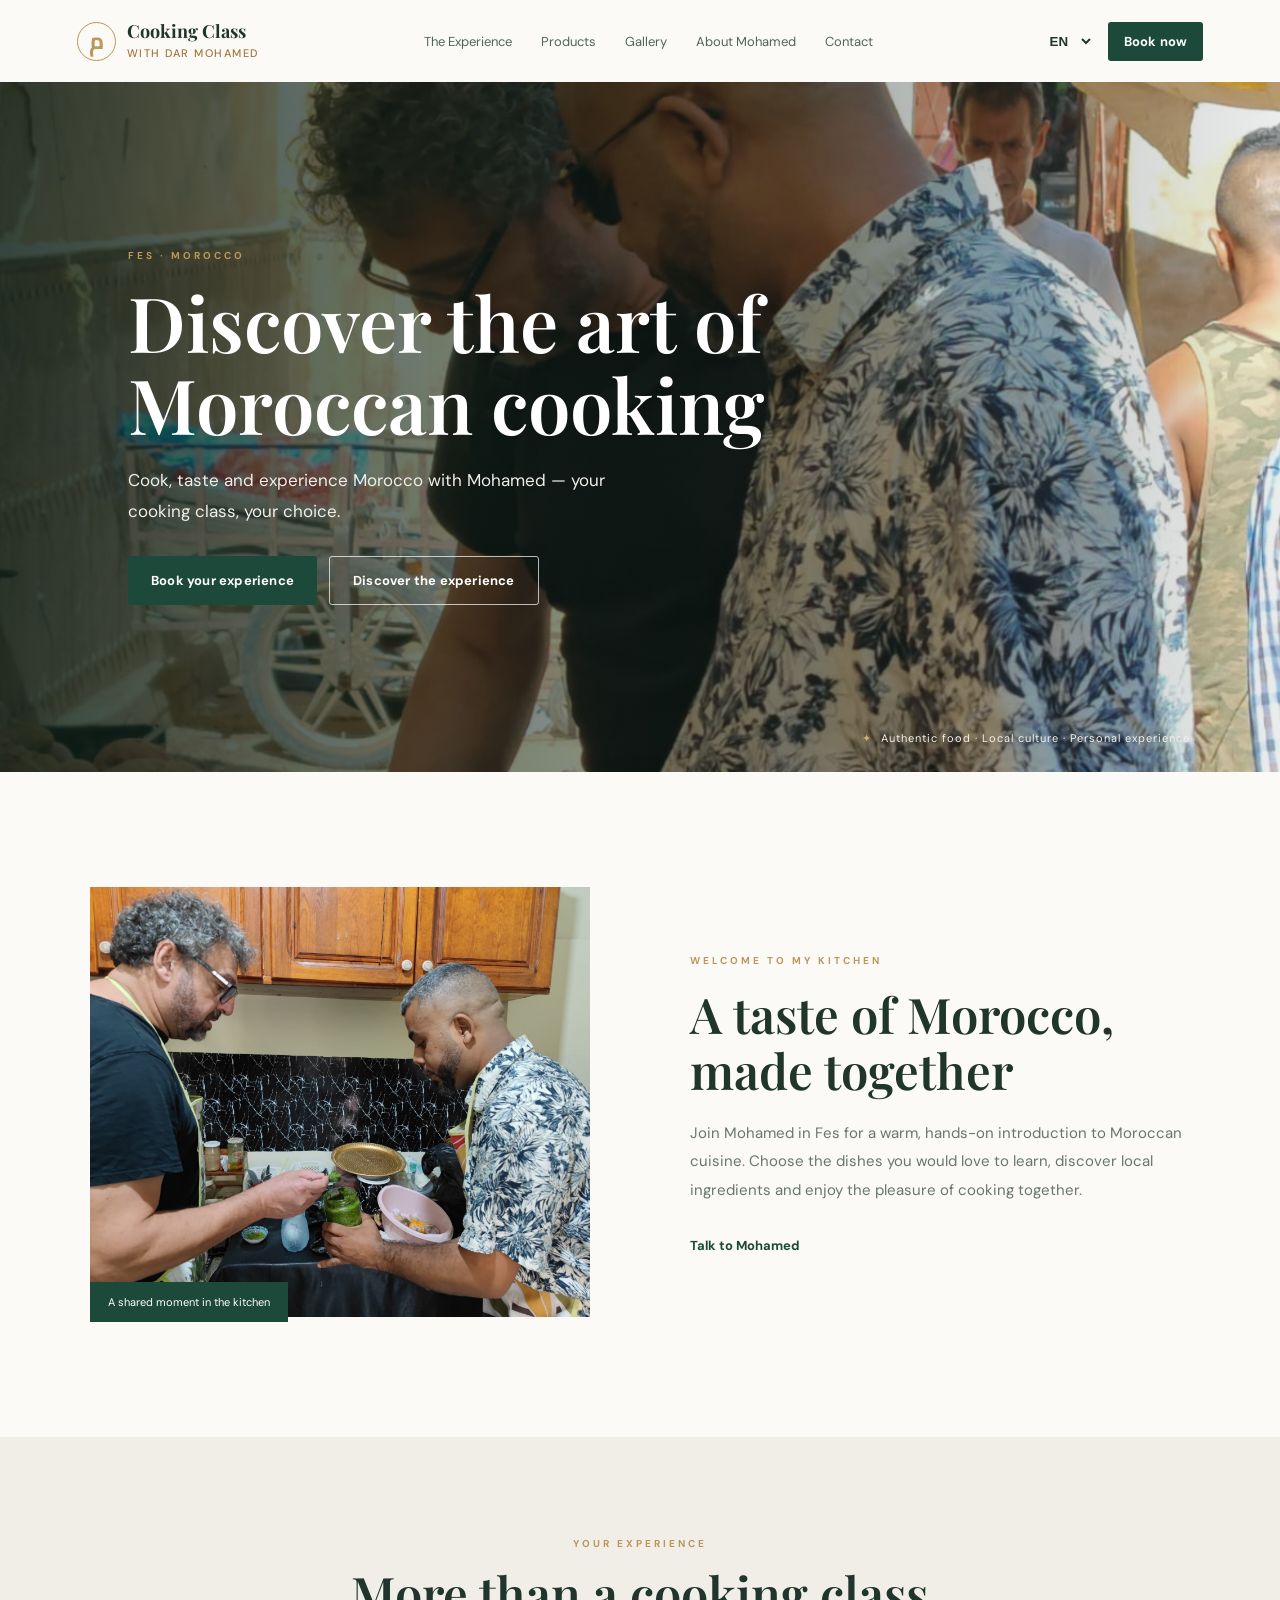
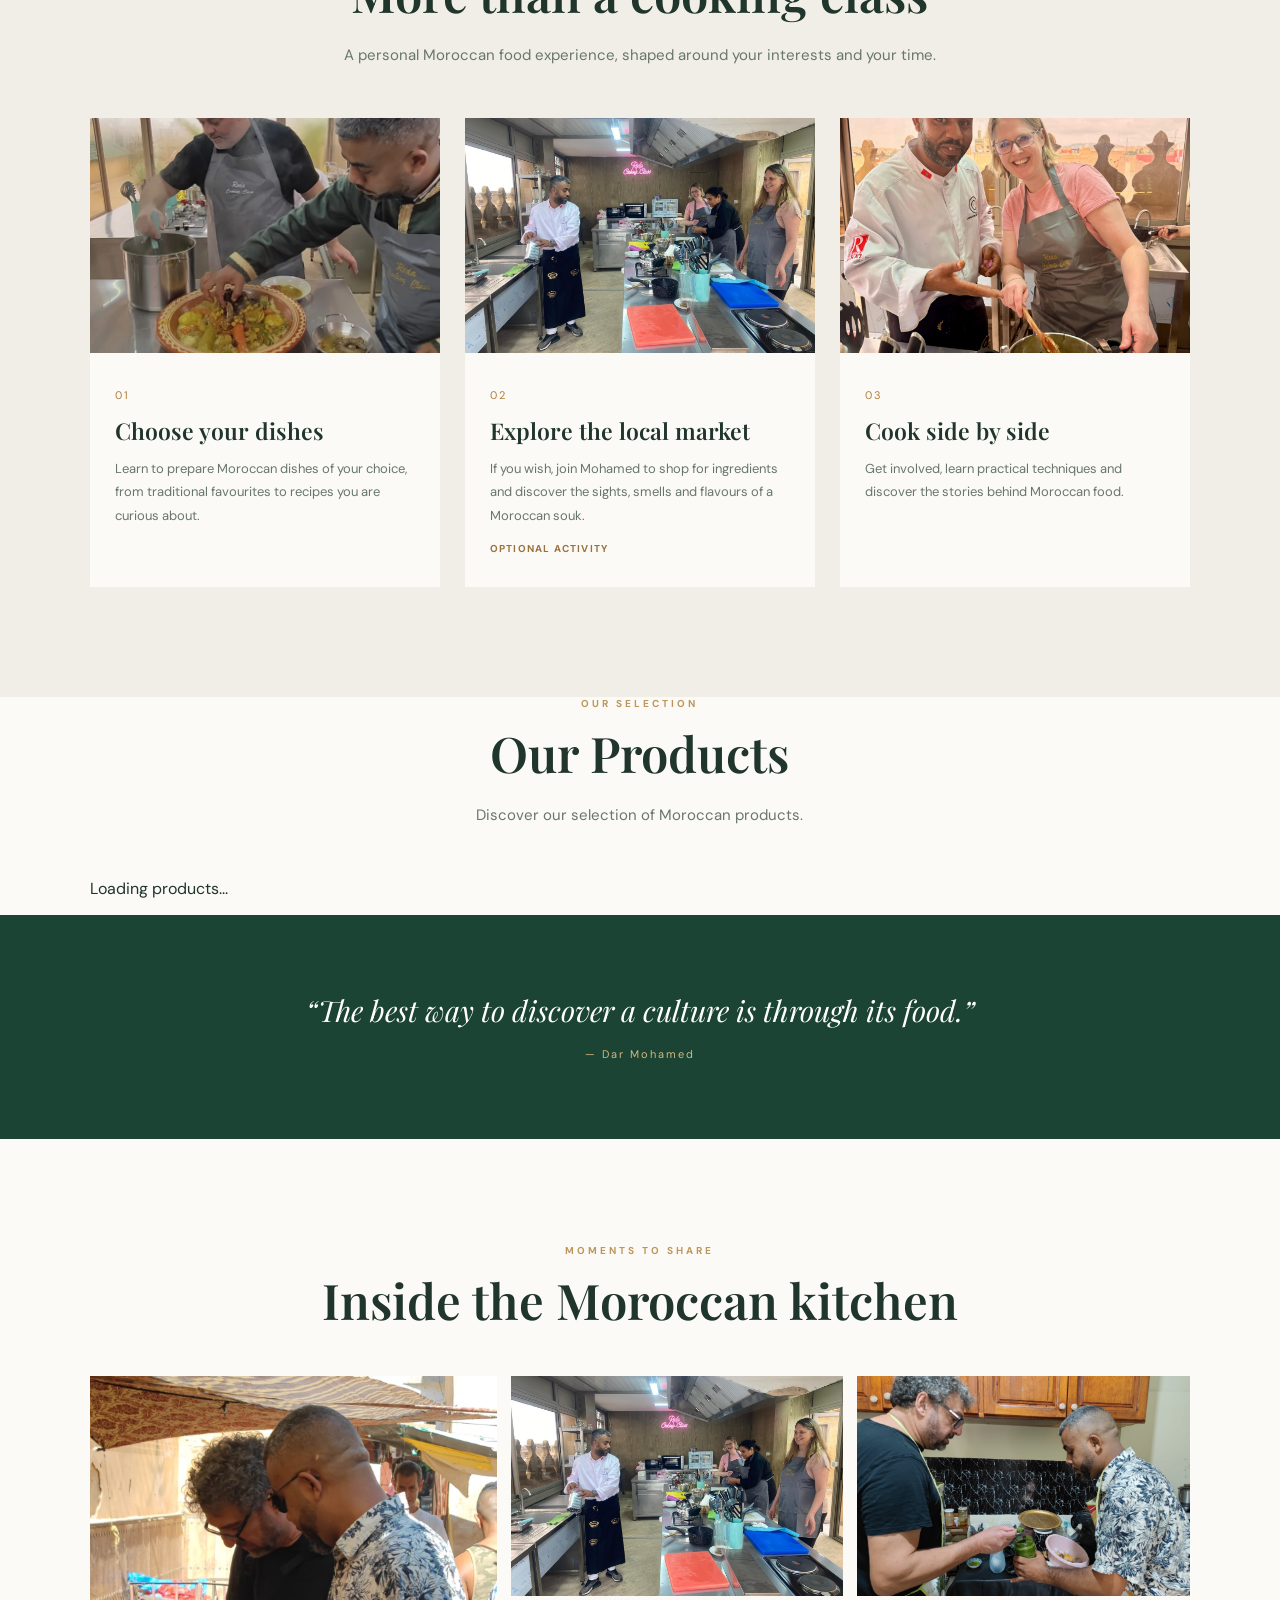
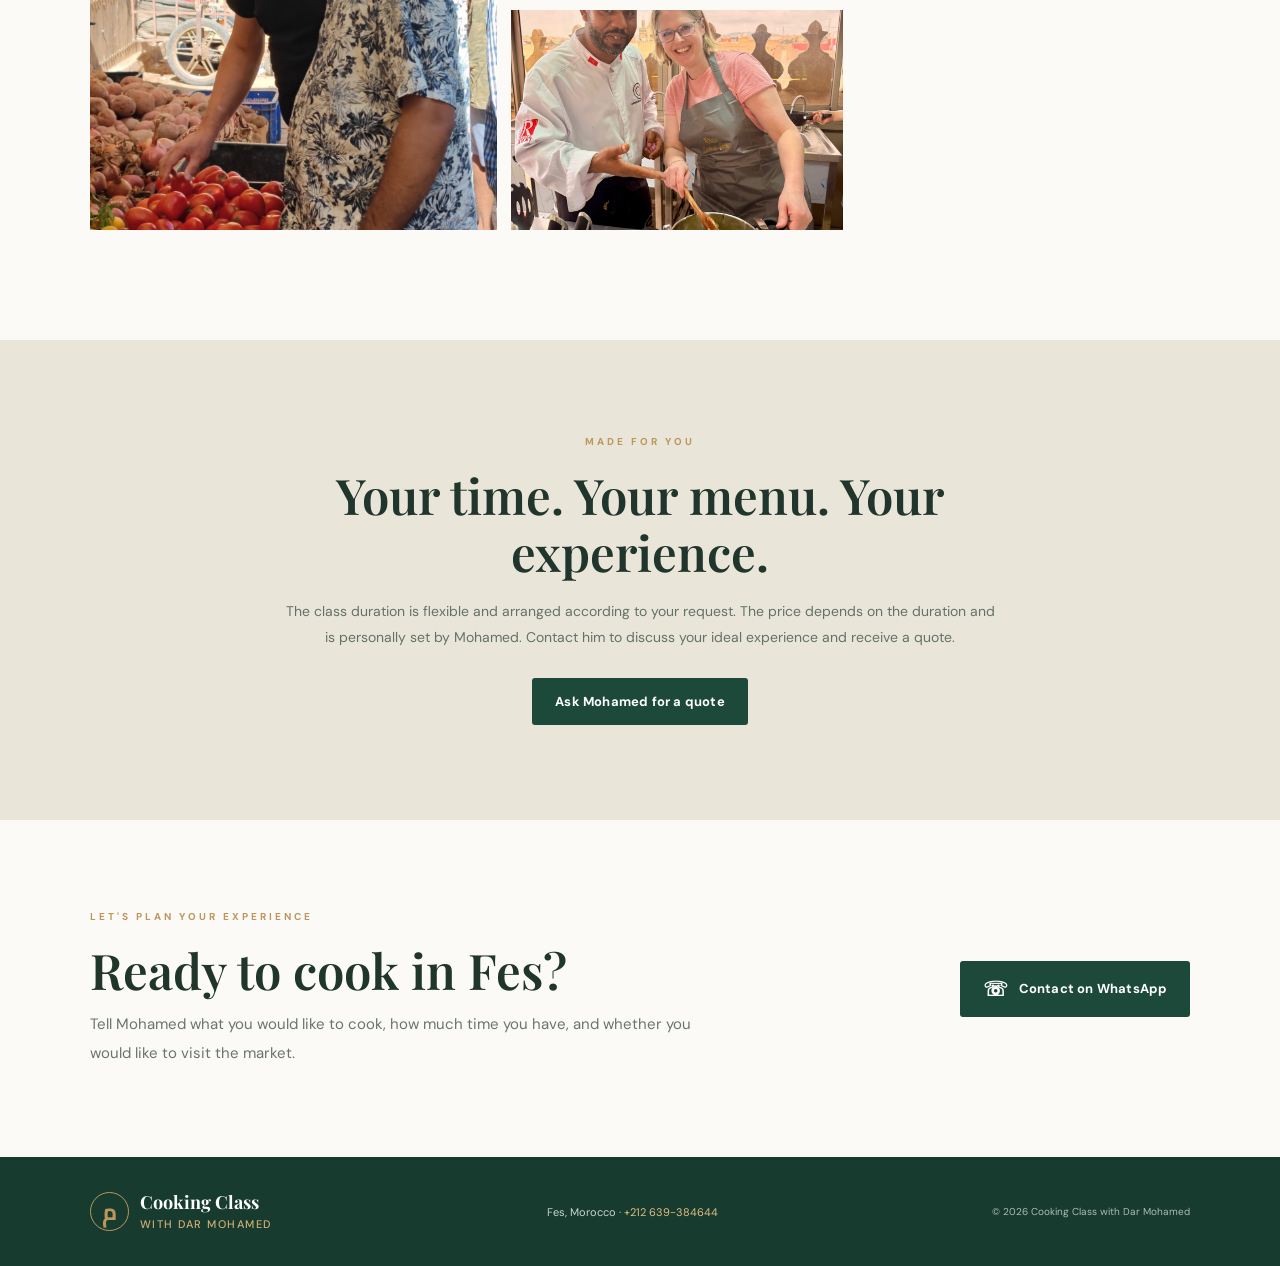
==== commit cf0457ac: "Update index.html" ====
--- a/index.html
+++ b/index.html
@@ -5,7 +5,7 @@
   <meta charset="utf-8">
   <meta name="viewport" content="width=device-width, initial-scale=1">
   <meta name="theme-color" content="#173f32">
-  <meta name="description" content="Discover authentic Moroccan cooking in Fes with Dar Mohamed. Personalized cooking classes and an optional traditional market visit.">
+  <meta name="description" content="Discover authentic Moroccan cooking in Fes with Dar Mohamed.">
   <title>Cooking Class with Dar Mohamed | Fes, Morocco</title>
   <link rel="preconnect" href="https://fonts.googleapis.com">
   <link rel="preconnect" href="https://fonts.gstatic.com" crossorigin>
@@ -21,6 +21,7 @@
   </a>
   <nav class="desktop-nav">
     <a href="#experience" data-i18n="navExperience">The Experience</a>
+    <a href="#products" data-i18n="navProducts">Products</a>
     <a href="#gallery" data-i18n="navGallery">Gallery</a>
     <a href="#about" data-i18n="navAbout">About Mohamed</a>
     <a href="#contact" data-i18n="navContact">Contact</a>
@@ -103,6 +104,18 @@
     </div>
   </section>
 
+  <!-- PRODUCTS -->
+  <section class="products-section section-wrap" id="products">
+    <div class="section-heading">
+      <p class="eyebrow" data-i18n="productsEyebrow">OUR SELECTION</p>
+      <h2 data-i18n="productsTitle">Our Products</h2>
+      <p data-i18n="productsIntro">Discover our selection of Moroccan products.</p>
+    </div>
+    <div id="products-list" class="products-grid">
+      <p data-i18n="productsLoading">Loading products...</p>
+    </div>
+  </section>
+
   <section class="quote-band">
     <p data-i18n="quote">“The best way to discover a culture is through its food.”</p>
     <span>— Dar Mohamed</span>
@@ -151,6 +164,6 @@
   <span>© <span id="year"></span> Cooking Class with Dar Mohamed</span>
 </footer>
 
-<script src="script.js"></script>
+<script type="module" src="script.js"></script>
 </body>
-  </html>
+</html>
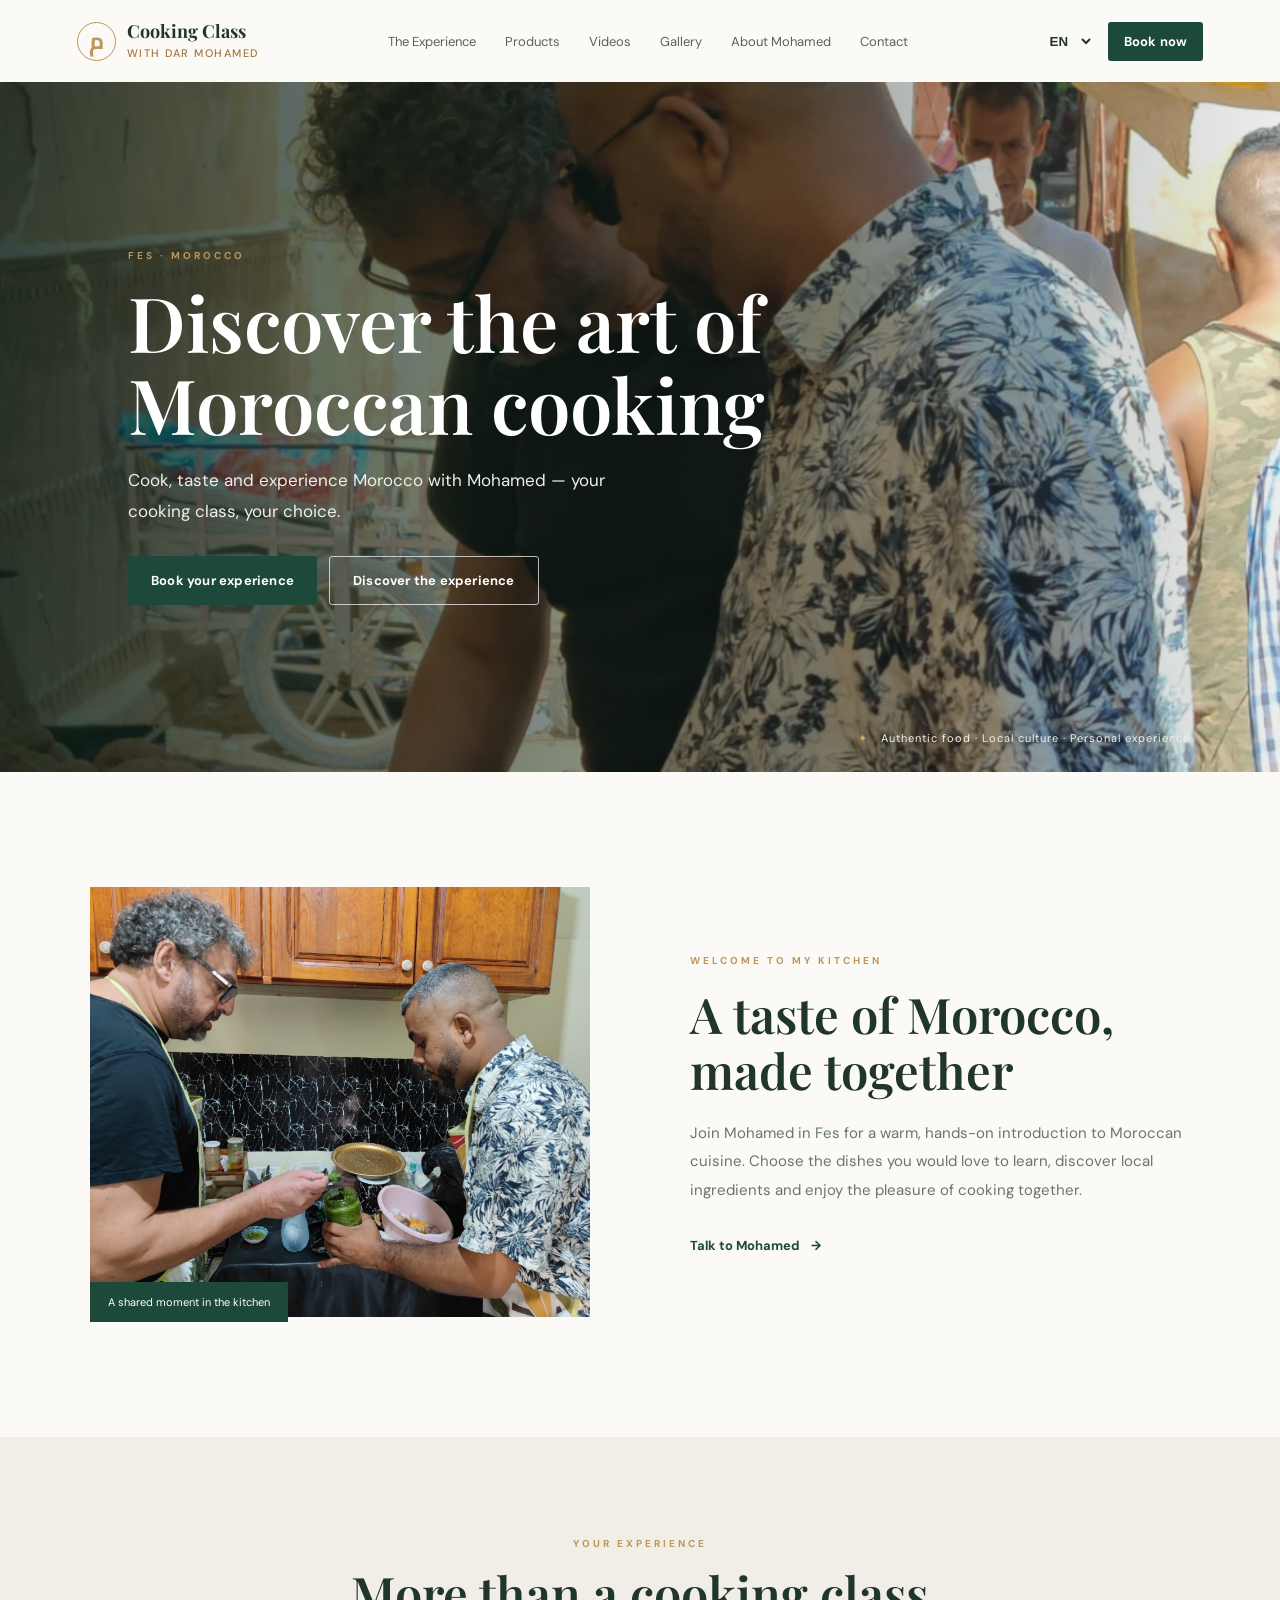
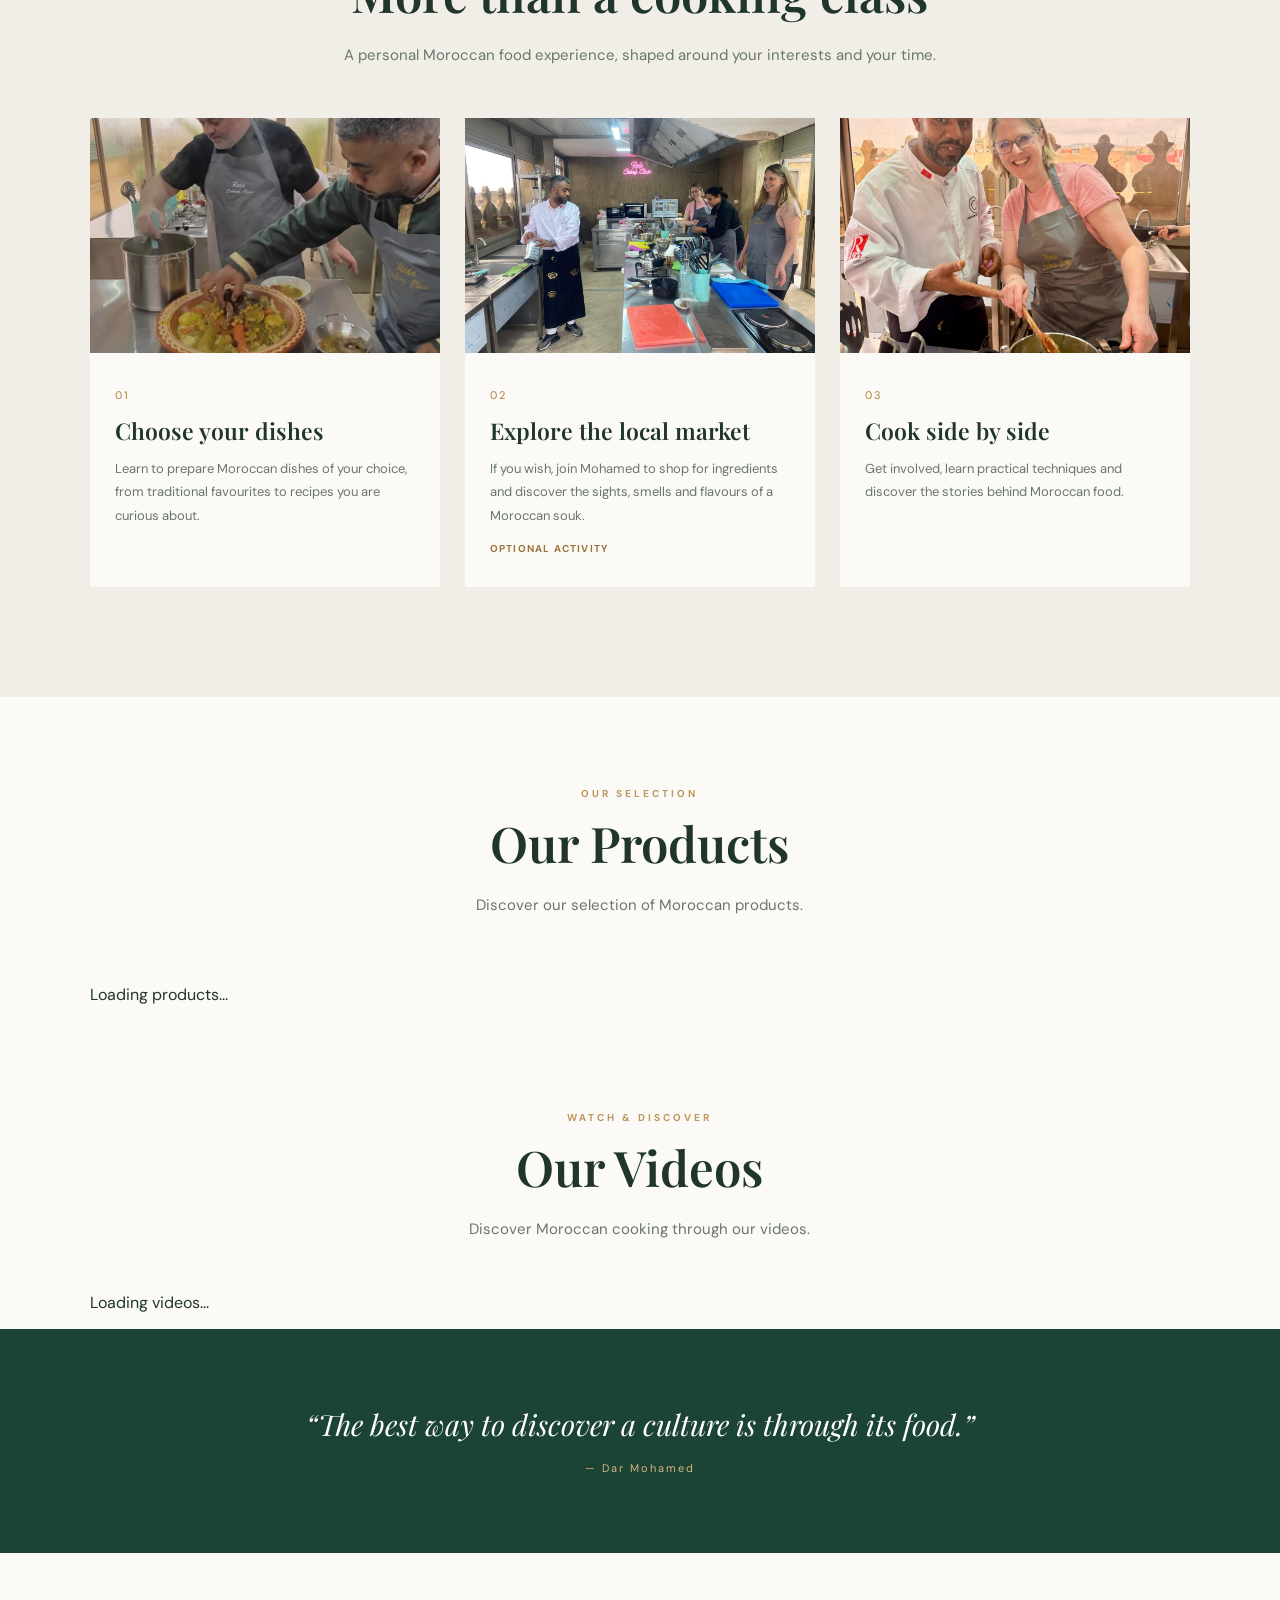
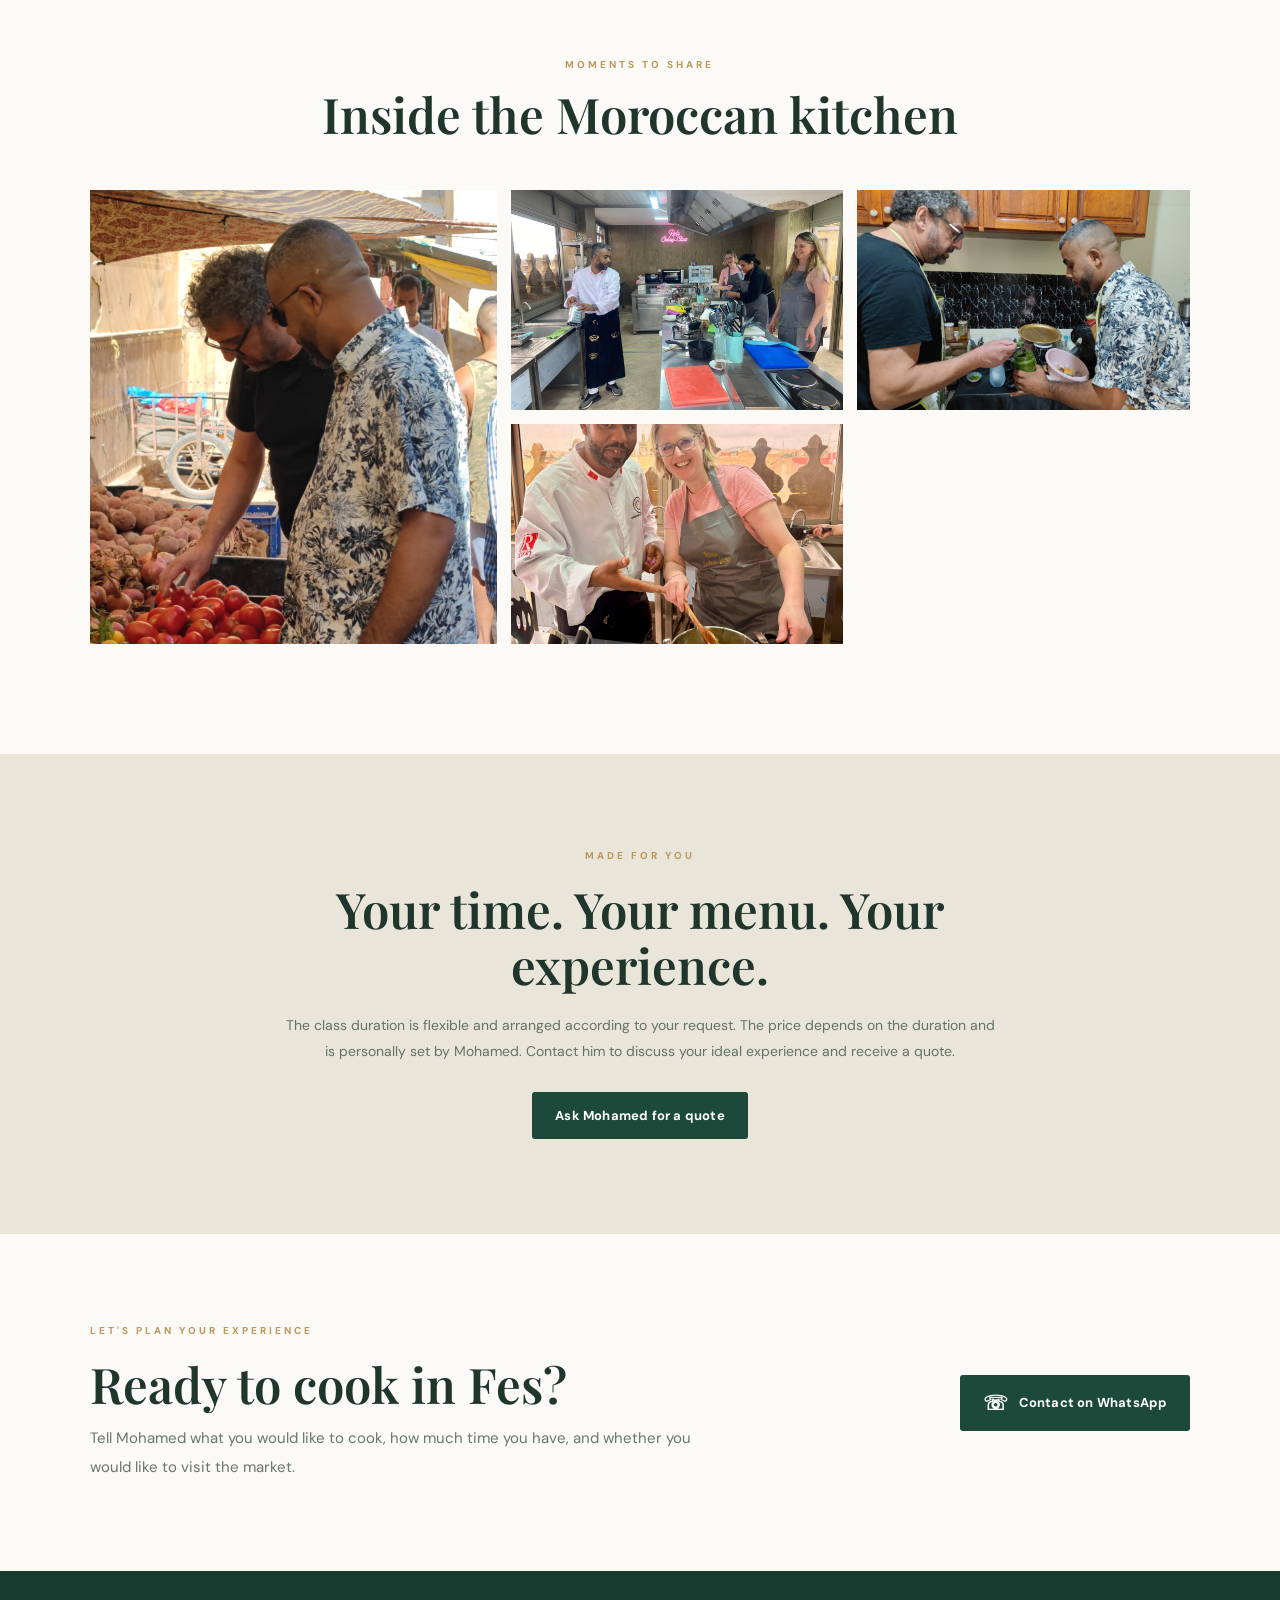
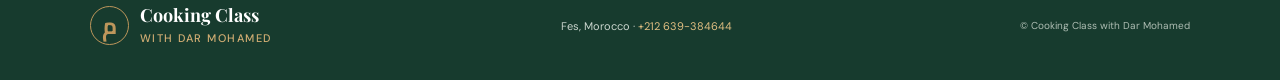
==== commit 05c04067: "Update index.html" ====
--- a/index.html
+++ b/index.html
@@ -19,13 +19,16 @@
     <span class="brand-mark">م</span>
     <span>Cooking Class <small>with Dar Mohamed</small></span>
   </a>
+
   <nav class="desktop-nav">
     <a href="#experience" data-i18n="navExperience">The Experience</a>
     <a href="#products" data-i18n="navProducts">Products</a>
+    <a href="#videos" data-i18n="navVideos">Videos</a>
     <a href="#gallery" data-i18n="navGallery">Gallery</a>
     <a href="#about" data-i18n="navAbout">About Mohamed</a>
     <a href="#contact" data-i18n="navContact">Contact</a>
   </nav>
+
   <div class="header-actions">
     <select id="language" aria-label="Choose language">
       <option value="en">EN</option>
@@ -37,6 +40,7 @@
 </header>
 
 <main>
+
   <section class="hero" id="home">
     <div class="hero-photo">
       <img src="IMG-20261117-WA0031.jpg" alt="Mohamed preparing a traditional Moroccan tagine">
@@ -51,7 +55,10 @@
         <a class="button button-ghost" href="#experience" data-i18n="discover">Discover the experience</a>
       </div>
     </div>
-    <div class="hero-note"><span>✦</span><span data-i18n="heroNote">Authentic food · Local culture · Personal experience</span></div>
+    <div class="hero-note">
+      <span>✦</span>
+      <span data-i18n="heroNote">Authentic food · Local culture · Personal experience</span>
+    </div>
   </section>
 
   <section class="intro section-wrap" id="about">
@@ -74,6 +81,7 @@
         <h2 data-i18n="experienceTitle">More than a cooking class</h2>
         <p data-i18n="experienceIntro">A personal Moroccan food experience, shaped around your interests and your time.</p>
       </div>
+
       <div class="feature-grid">
         <article class="feature-card">
           <img src="IMG-20261117-WA0025.jpg" alt="Preparing fresh Moroccan ingredients">
@@ -83,6 +91,7 @@
             <p data-i18n="feature1Text">Learn to prepare Moroccan dishes of your choice, from traditional favourites to recipes you are curious about.</p>
           </div>
         </article>
+
         <article class="feature-card">
           <img src="IMG-20261117-WA0030.jpg" alt="Traditional market in the medina of Fes">
           <div>
@@ -92,6 +101,7 @@
             <span class="optional" data-i18n="optional">Optional activity</span>
           </div>
         </article>
+
         <article class="feature-card">
           <img src="IMG-20261117-WA0021.jpg" alt="Guests enjoying Moroccan food">
           <div>
@@ -104,7 +114,7 @@
     </div>
   </section>
 
-  <!-- PRODUCTS -->
+  <!-- PRODUCTS SECTION -->
   <section class="products-section section-wrap" id="products">
     <div class="section-heading">
       <p class="eyebrow" data-i18n="productsEyebrow">OUR SELECTION</p>
@@ -113,6 +123,18 @@
     </div>
     <div id="products-list" class="products-grid">
       <p data-i18n="productsLoading">Loading products...</p>
+    </div>
+  </section>
+
+  <!-- VIDEOS SECTION -->
+  <section class="videos-section section-wrap" id="videos">
+    <div class="section-heading">
+      <p class="eyebrow" data-i18n="videosEyebrow">WATCH & DISCOVER</p>
+      <h2 data-i18n="videosTitle">Our Videos</h2>
+      <p data-i18n="videosIntro">Discover Moroccan cooking through our videos.</p>
+    </div>
+    <div id="videos-list" class="videos-grid">
+      <p data-i18n="videosLoading">Loading videos...</p>
     </div>
   </section>
 
@@ -153,6 +175,7 @@
       <span>☏</span><span data-i18n="whatsapp">Contact on WhatsApp</span>
     </a>
   </section>
+
 </main>
 
 <footer>
--- a/style.css
+++ b/style.css
@@ -2,3 +2,131 @@
 body[dir="rtl"]{font-family:"Cairo",sans-serif}body[dir="rtl"] .hero-content{margin-left:0;margin-right:10vw}body[dir="rtl"] .hero-shade{background:linear-gradient(270deg,rgba(9,27,20,.82),rgba(9,27,20,.43) 55%,rgba(9,27,20,.08))}body[dir="rtl"] .hero-note{right:auto;left:7vw}body[dir="rtl"] .text-link span{margin-left:0;margin-right:8px}body[dir="rtl"] .whatsapp-button span:first-child{margin-right:0;margin-left:10px}body[dir="rtl"] .image-caption{left:auto;right:0}
 @media(max-width:850px){.site-header{padding:0 4vw;height:72px}.desktop-nav{display:none}.brand{font-size:16px}.hero{height:680px;min-height:600px}.hero-content{margin-left:7vw;width:86%}body[dir="rtl"] .hero-content{margin-right:7vw}.hero h1{font-size:51px}.intro{gap:6%;padding-top:75px;padding-bottom:75px}.intro-image img{height:360px}.feature-grid{gap:14px}.feature-card>div{padding:20px 16px}.feature-card img{height:190px}.gallery-grid{grid-template-rows:180px 180px}.contact{padding-top:70px;padding-bottom:70px}footer{flex-wrap:wrap}}
 @media(max-width:600px){.site-header{height:68px}.brand-mark{width:34px;height:34px}.brand{font-size:14px}.brand small{font-size:9px}.header-actions{gap:4px}.header-actions .button{padding:10px 11px;font-size:11px}.hero{height:680px;min-height:0;align-items:flex-end;padding-bottom:80px}.hero-photo img{object-position:58% center}.hero-shade{background:linear-gradient(0deg,rgba(8,25,18,.91),rgba(8,25,18,.35) 75%,rgba(8,25,18,.05))}.hero-content{margin:0 auto;width:86%}body[dir="rtl"] .hero-content{margin:0 auto}.hero h1{font-size:44px}.hero-copy{font-size:14px}.hero-note{left:7vw;right:auto;font-size:9px}body[dir="rtl"] .hero-note{left:7vw}.intro{grid-template-columns:1fr;gap:35px;padding-top:65px;padding-bottom:70px}.intro-image img{height:350px}.intro-text h2,.section-heading h2,.contact h2,.personalize h2{font-size:36px}.experience-section{padding:70px 0}.section-heading{margin-bottom:32px}.feature-grid{grid-template-columns:1fr}.feature-card img{height:230px}.feature-card>div{padding:22px}.quote-band{padding:60px 25px}.quote-band p{font-size:24px}.gallery{padding-top:70px;padding-bottom:75px}.gallery-grid{grid-template-columns:1fr 1fr;grid-template-rows:190px 150px 150px}.gallery-grid img:first-child{grid-row:span 2}.personalize{padding:70px 7vw}.contact{display:block;padding-top:65px;padding-bottom:65px}.whatsapp-button{margin-top:22px}footer{display:grid;grid-template-columns:1fr;gap:15px;padding:30px 7vw}}
+
+/* PRODUCTS SECTION */
+.products-section {
+  padding-top: 90px;
+  padding-bottom: 90px;
+}
+
+.products-grid {
+  display: grid;
+  grid-template-columns: repeat(auto-fit, minmax(230px, 1fr));
+  gap: 25px;
+  margin-top: 35px;
+}
+
+.product-card {
+  background: #fff;
+  border-radius: 14px;
+  overflow: hidden;
+  box-shadow: 0 5px 22px rgba(23, 63, 50, 0.09);
+  border: 1px solid rgba(23, 63, 50, 0.08);
+  display: flex;
+  flex-direction: column;
+}
+
+.product-image {
+  width: 100%;
+  height: 220px;
+  background: #f1eee6;
+  overflow: hidden;
+}
+
+.product-image img {
+  width: 100%;
+  height: 100%;
+  object-fit: cover;
+  display: block;
+  transition: transform 0.4s ease;
+}
+
+.product-card:hover .product-image img {
+  transform: scale(1.04);
+}
+
+.product-info {
+  padding: 20px;
+  display: flex;
+  flex-direction: column;
+  flex: 1;
+}
+
+.product-category {
+  color: #a77b35;
+  font-size: 12px;
+  font-weight: 700;
+  margin-bottom: 8px;
+}
+
+.product-info h3 {
+  color: #173f32;
+  font-size: 19px;
+  margin: 0 0 10px;
+}
+
+.product-info p {
+  color: #68756e;
+  font-size: 14px;
+  line-height: 1.7;
+  margin: 0 0 18px;
+}
+
+.product-bottom {
+  display: flex;
+  align-items: center;
+  justify-content: space-between;
+  gap: 10px;
+  margin-top: auto;
+}
+
+.product-bottom strong {
+  color: #173f32;
+  font-size: 17px;
+}
+
+.product-bottom .button {
+  white-space: nowrap;
+}
+
+@media (max-width: 600px) {
+  .products-section {
+    padding-top: 60px;
+    padding-bottom: 60px;
+  }
+
+  .products-grid {
+    grid-template-columns: repeat(2, minmax(0, 1fr));
+    gap: 12px;
+  }
+
+  .product-image {
+    height: 145px;
+  }
+
+  .product-info {
+    padding: 12px;
+  }
+
+  .product-info h3 {
+    font-size: 15px;
+  }
+
+  .product-info p {
+    font-size: 12px;
+  }
+
+  .product-bottom {
+    flex-direction: column;
+    align-items: flex-start;
+  }
+
+  .product-bottom .button {
+    font-size: 11px;
+    padding: 8px 10px;
+  }
+}
+
+html[dir="rtl"] .product-info {
+  text-align: right;
+}
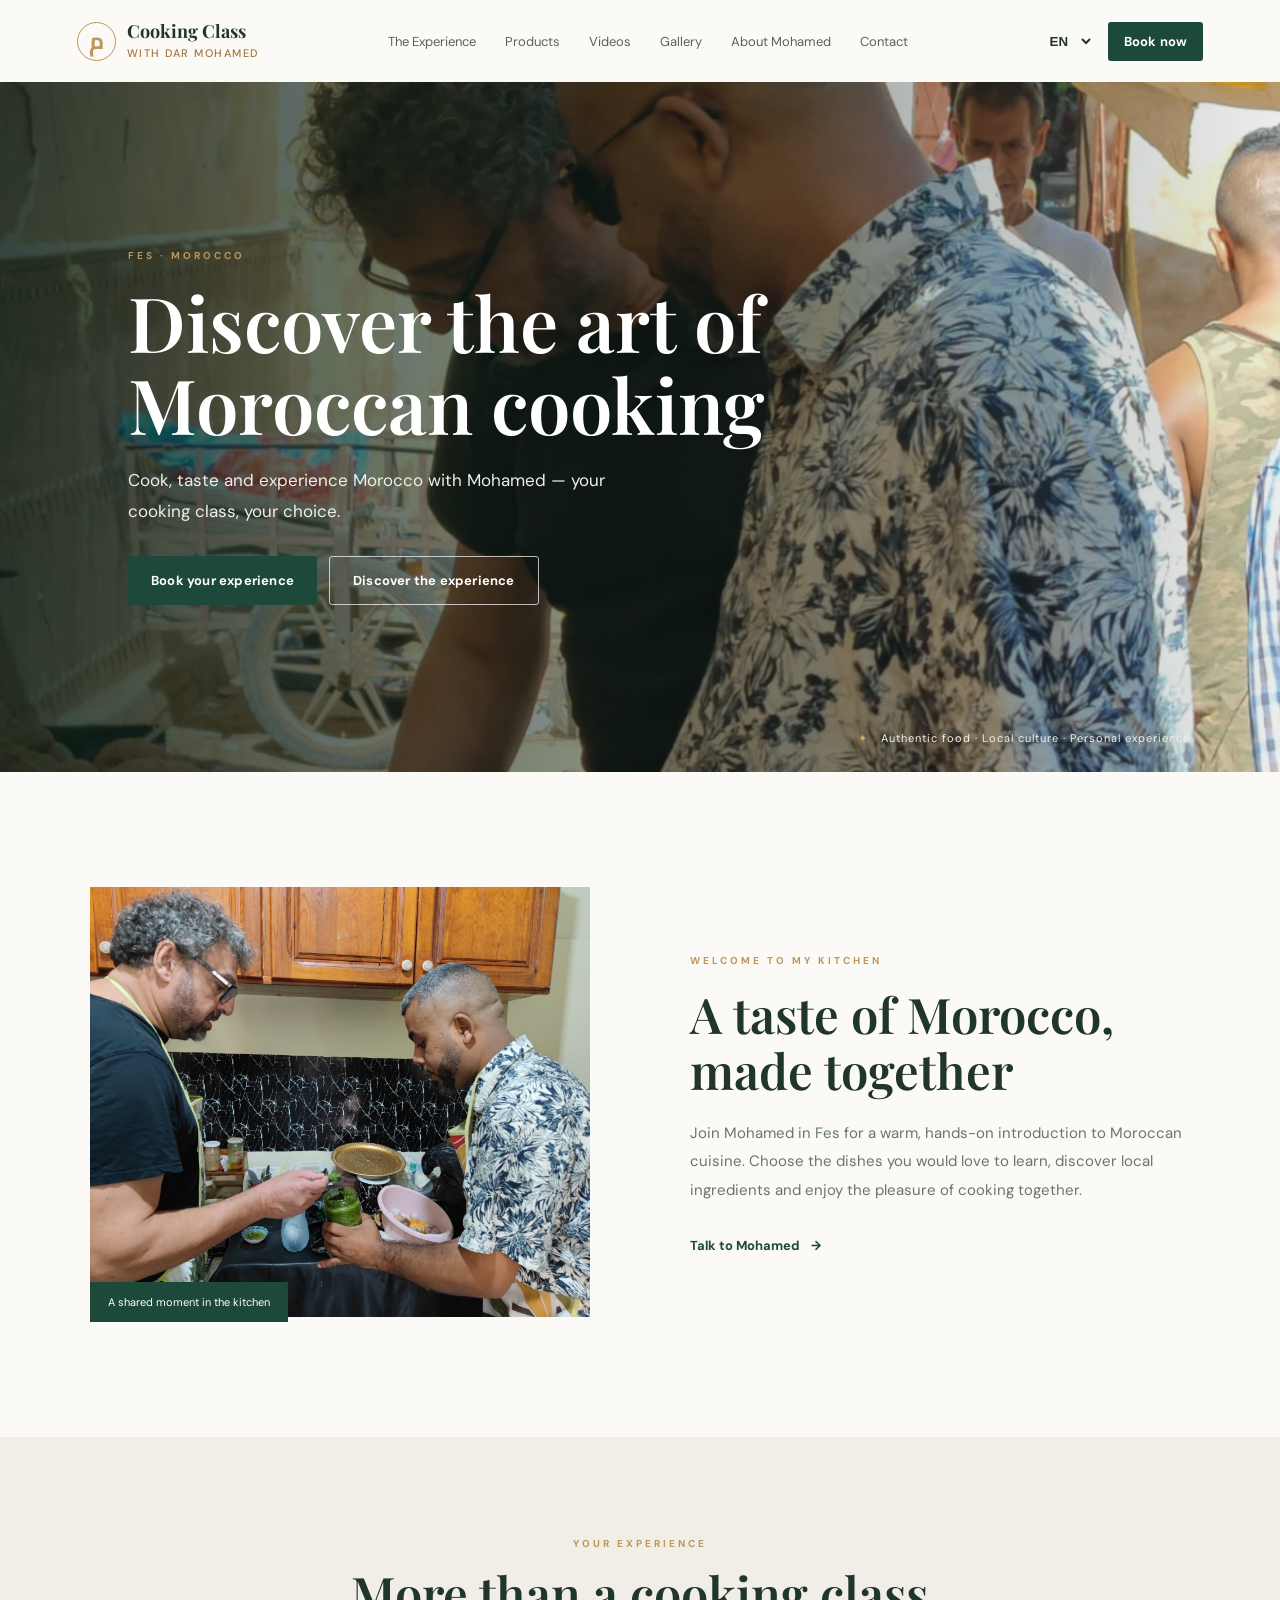
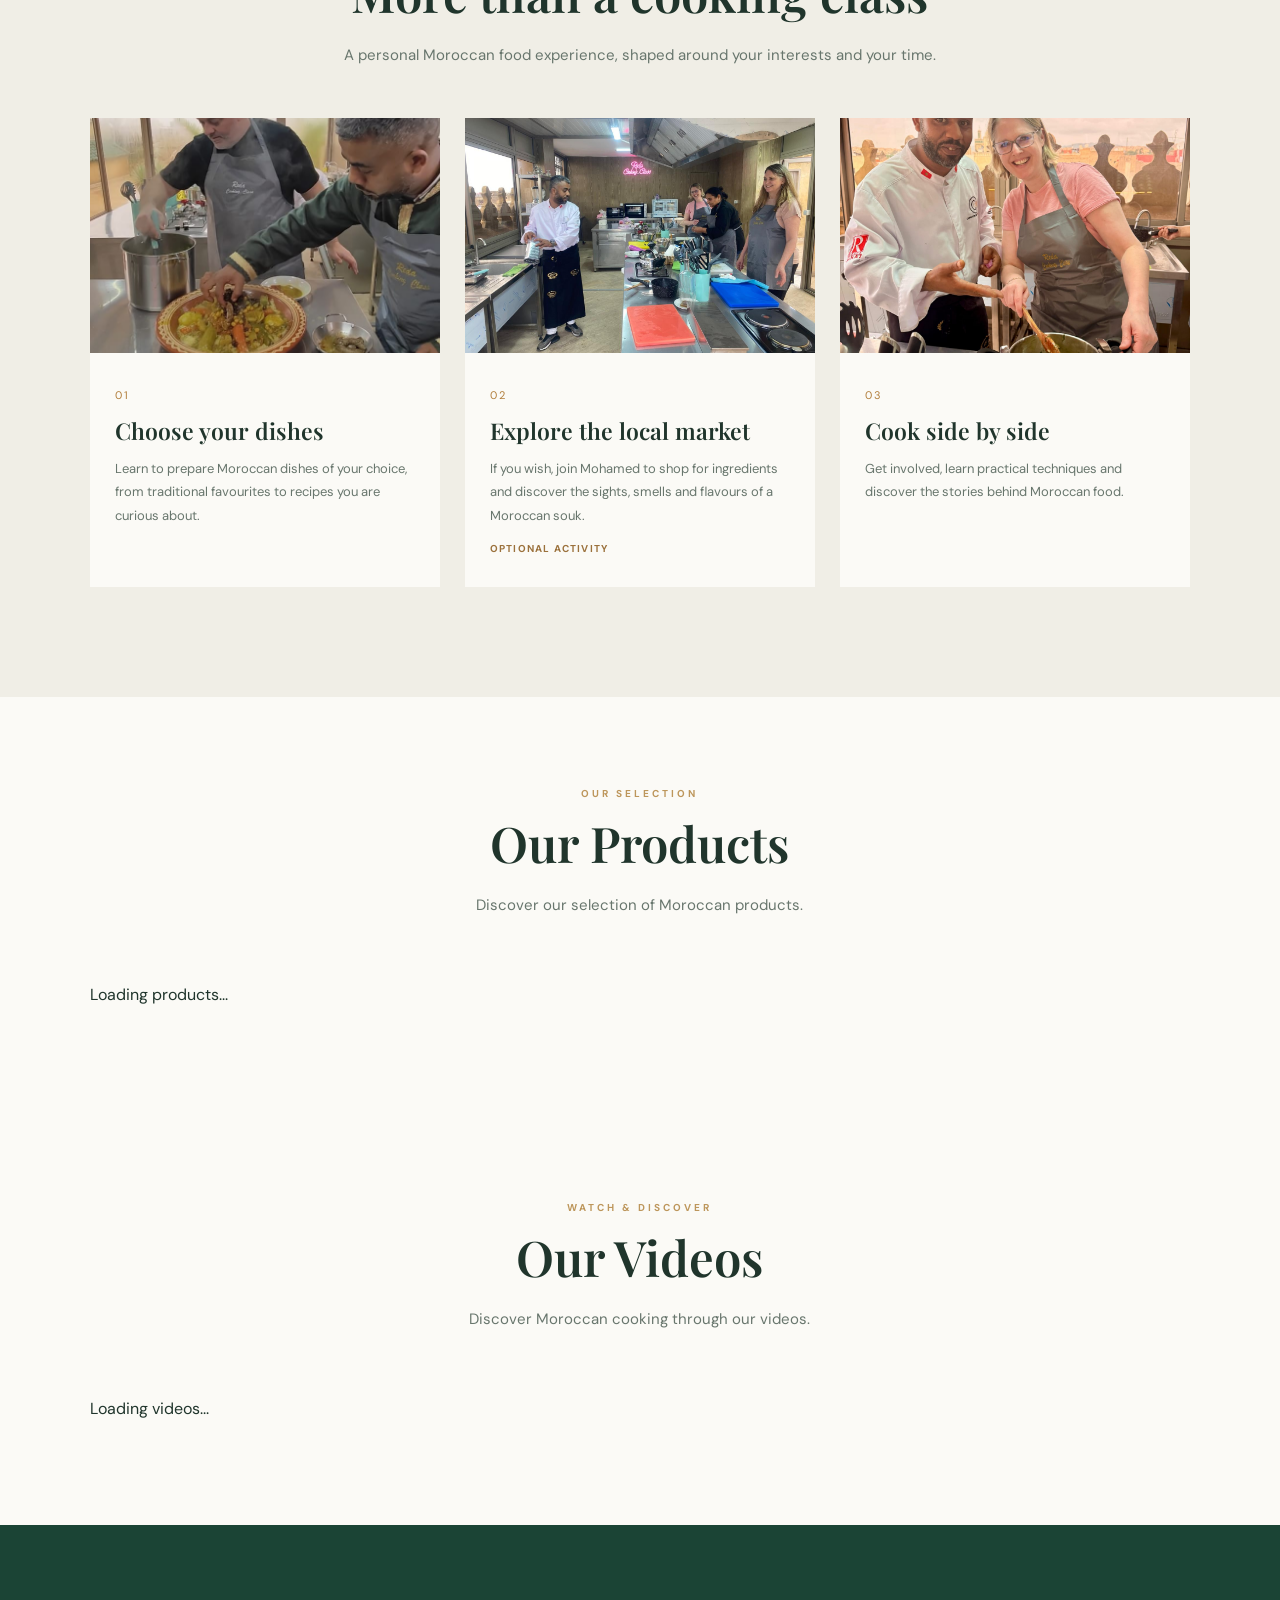
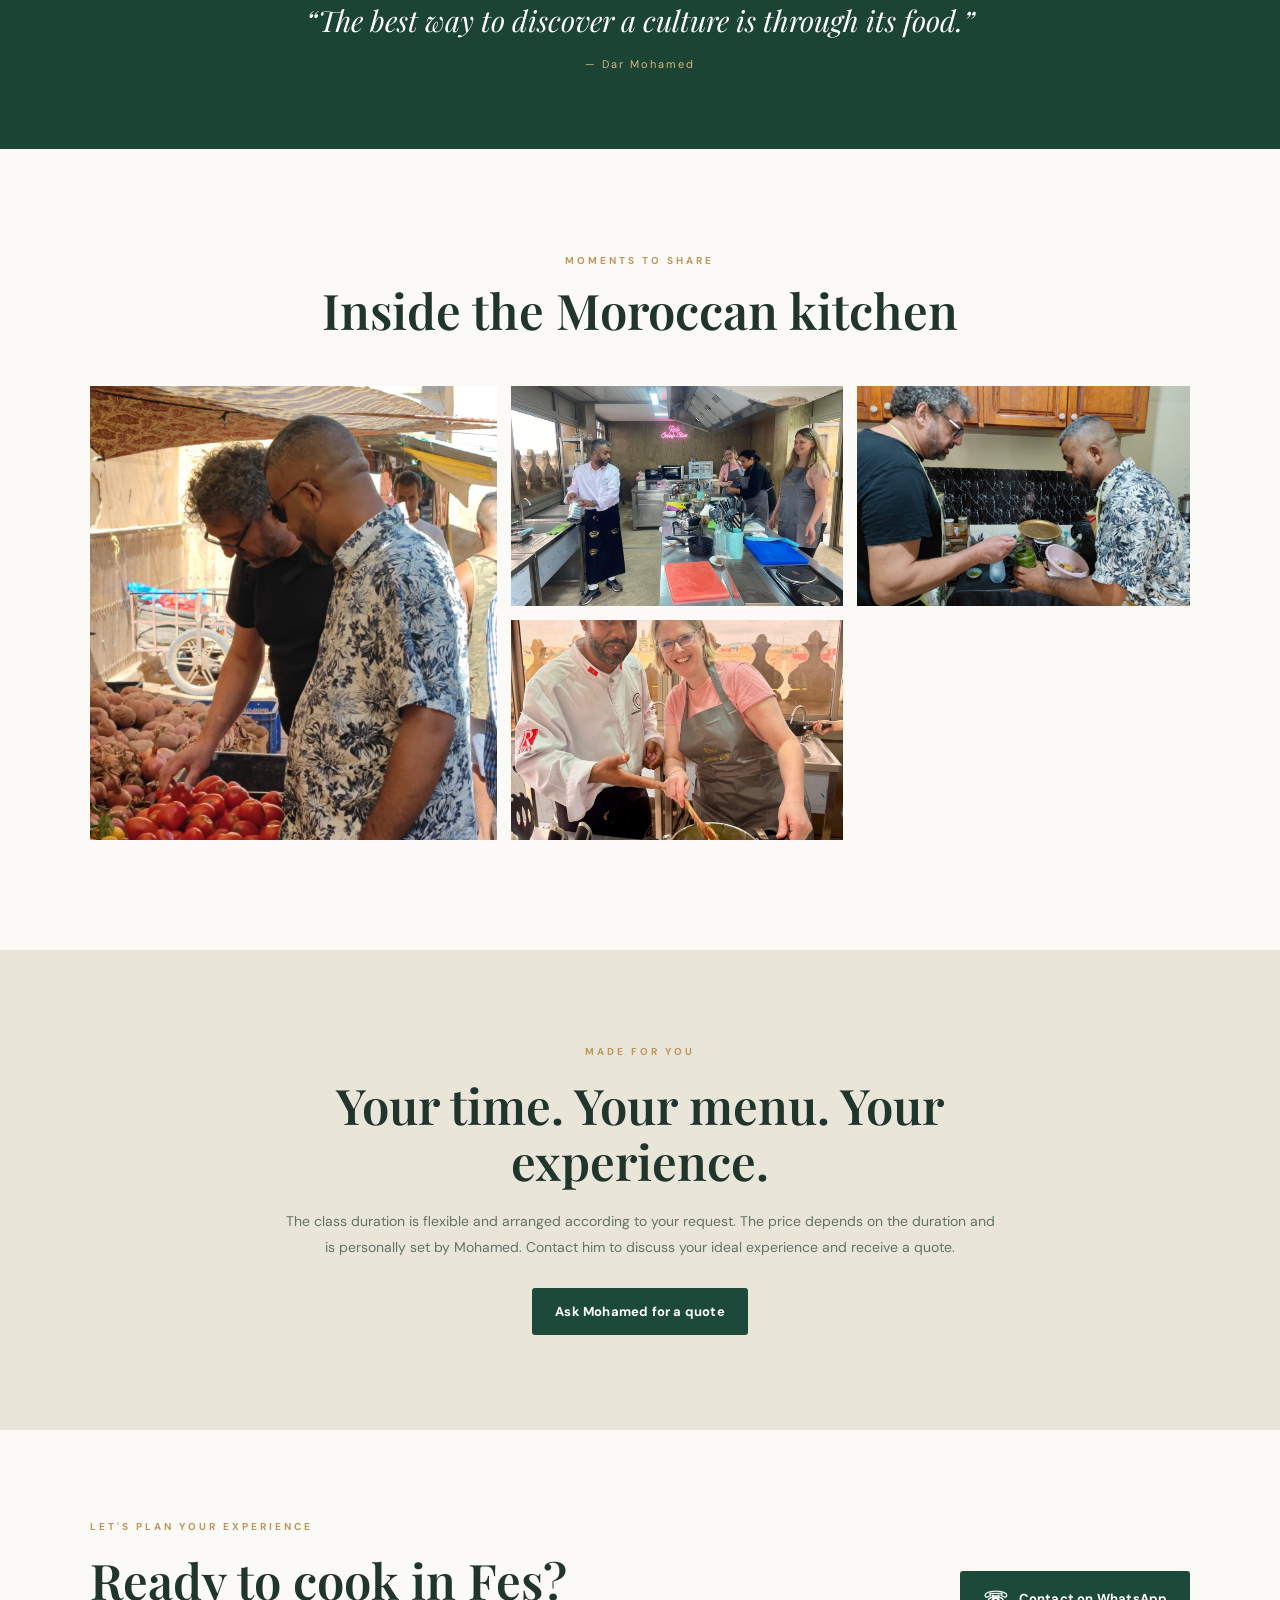
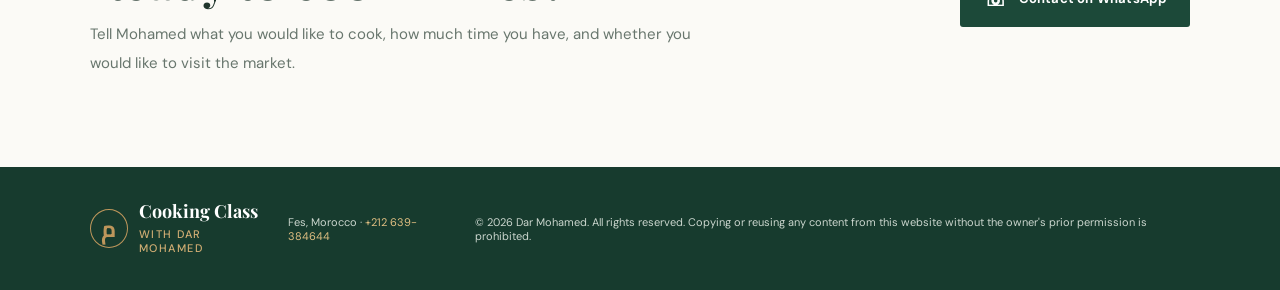
==== commit 8dae20db: "Update index.html" ====
--- a/index.html
+++ b/index.html
@@ -7,11 +7,14 @@
   <meta name="theme-color" content="#173f32">
   <meta name="description" content="Discover authentic Moroccan cooking in Fes with Dar Mohamed.">
   <title>Cooking Class with Dar Mohamed | Fes, Morocco</title>
+
   <link rel="preconnect" href="https://fonts.googleapis.com">
   <link rel="preconnect" href="https://fonts.gstatic.com" crossorigin>
   <link href="https://fonts.googleapis.com/css2?family=DM+Sans:wght@400;500;600;700&family=Playfair+Display:wght@500;600;700&family=Cairo:wght@400;600;700&display=swap" rel="stylesheet">
+
   <link rel="stylesheet" href="style.css">
 </head>
+
 <body>
 
 <header class="site-header">
@@ -35,7 +38,12 @@
       <option value="fr">FR</option>
       <option value="ar">AR</option>
     </select>
-    <a class="button button-small" href="https://wa.me/212639384644" target="_blank" rel="noopener" data-i18n="book">Book now</a>
+
+    <a class="button button-small"
+       href="https://wa.me/212639384644"
+       target="_blank"
+       rel="noopener"
+       data-i18n="book">Book now</a>
   </div>
 </header>
 
@@ -45,16 +53,31 @@
     <div class="hero-photo">
       <img src="IMG-20261117-WA0031.jpg" alt="Mohamed preparing a traditional Moroccan tagine">
     </div>
+
     <div class="hero-shade"></div>
+
     <div class="hero-content">
       <p class="eyebrow" data-i18n="heroEyebrow">FES · MOROCCO</p>
+
       <h1 data-i18n="heroTitle">Discover the art of Moroccan cooking</h1>
-      <p class="hero-copy" data-i18n="heroText">Cook, taste and experience Morocco with Mohamed — your cooking class, your choice.</p>
+
+      <p class="hero-copy" data-i18n="heroText">
+        Cook, taste and experience Morocco with Mohamed — your cooking class, your choice.
+      </p>
+
       <div class="hero-buttons">
-        <a class="button" href="https://wa.me/212639384644" target="_blank" rel="noopener" data-i18n="bookExperience">Book your experience</a>
-        <a class="button button-ghost" href="#experience" data-i18n="discover">Discover the experience</a>
+        <a class="button"
+           href="https://wa.me/212639384644"
+           target="_blank"
+           rel="noopener"
+           data-i18n="bookExperience">Book your experience</a>
+
+        <a class="button button-ghost"
+           href="#experience"
+           data-i18n="discover">Discover the experience</a>
       </div>
     </div>
+
     <div class="hero-note">
       <span>✦</span>
       <span data-i18n="heroNote">Authentic food · Local culture · Personal experience</span>
@@ -66,127 +89,233 @@
       <img src="IMG-20261117-WA0028.jpg" alt="Mohamed cooking with a guest">
       <span class="image-caption" data-i18n="caption">A shared moment in the kitchen</span>
     </div>
+
     <div class="intro-text">
       <p class="eyebrow" data-i18n="welcome">WELCOME TO MY KITCHEN</p>
+
       <h2 data-i18n="introTitle">A taste of Morocco, made together</h2>
-      <p data-i18n="introText">Join Mohamed in Fes for a warm, hands-on introduction to Moroccan cuisine. Choose the dishes you would love to learn, discover local ingredients and enjoy the pleasure of cooking together.</p>
-      <a class="text-link" href="#contact" data-i18n="talkMohamed">Talk to Mohamed <span>→</span></a>
+
+      <p data-i18n="introText">
+        Join Mohamed in Fes for a warm, hands-on introduction to Moroccan cuisine. Choose the dishes you would love to learn, discover local ingredients and enjoy the pleasure of cooking together.
+      </p>
+
+      <a class="text-link" href="#contact" data-i18n="talkMohamed">
+        Talk to Mohamed <span>→</span>
+      </a>
     </div>
   </section>
 
   <section class="experience-section" id="experience">
     <div class="section-wrap">
+
       <div class="section-heading">
         <p class="eyebrow" data-i18n="yourExperience">YOUR EXPERIENCE</p>
+
         <h2 data-i18n="experienceTitle">More than a cooking class</h2>
-        <p data-i18n="experienceIntro">A personal Moroccan food experience, shaped around your interests and your time.</p>
+
+        <p data-i18n="experienceIntro">
+          A personal Moroccan food experience, shaped around your interests and your time.
+        </p>
       </div>
 
       <div class="feature-grid">
+
         <article class="feature-card">
           <img src="IMG-20261117-WA0025.jpg" alt="Preparing fresh Moroccan ingredients">
+
           <div>
             <span class="feature-number">01</span>
             <h3 data-i18n="feature1Title">Choose your dishes</h3>
-            <p data-i18n="feature1Text">Learn to prepare Moroccan dishes of your choice, from traditional favourites to recipes you are curious about.</p>
+            <p data-i18n="feature1Text">
+              Learn to prepare Moroccan dishes of your choice, from traditional favourites to recipes you are curious about.
+            </p>
           </div>
         </article>
 
         <article class="feature-card">
           <img src="IMG-20261117-WA0030.jpg" alt="Traditional market in the medina of Fes">
+
           <div>
             <span class="feature-number">02</span>
             <h3 data-i18n="feature2Title">Explore the local market</h3>
-            <p data-i18n="feature2Text">If you wish, join Mohamed to shop for ingredients and discover the sights, smells and flavours of a Moroccan souk.</p>
+            <p data-i18n="feature2Text">
+              If you wish, join Mohamed to shop for ingredients and discover the sights, smells and flavours of a Moroccan souk.
+            </p>
             <span class="optional" data-i18n="optional">Optional activity</span>
           </div>
         </article>
 
         <article class="feature-card">
           <img src="IMG-20261117-WA0021.jpg" alt="Guests enjoying Moroccan food">
+
           <div>
             <span class="feature-number">03</span>
             <h3 data-i18n="feature3Title">Cook side by side</h3>
-            <p data-i18n="feature3Text">Get involved, learn practical techniques and discover the stories behind Moroccan food.</p>
+            <p data-i18n="feature3Text">
+              Get involved, learn practical techniques and discover the stories behind Moroccan food.
+            </p>
           </div>
         </article>
+
       </div>
     </div>
   </section>
 
   <!-- PRODUCTS SECTION -->
   <section class="products-section section-wrap" id="products">
+
     <div class="section-heading">
       <p class="eyebrow" data-i18n="productsEyebrow">OUR SELECTION</p>
       <h2 data-i18n="productsTitle">Our Products</h2>
       <p data-i18n="productsIntro">Discover our selection of Moroccan products.</p>
     </div>
+
     <div id="products-list" class="products-grid">
       <p data-i18n="productsLoading">Loading products...</p>
     </div>
+
   </section>
 
   <!-- VIDEOS SECTION -->
   <section class="videos-section section-wrap" id="videos">
+
     <div class="section-heading">
       <p class="eyebrow" data-i18n="videosEyebrow">WATCH & DISCOVER</p>
       <h2 data-i18n="videosTitle">Our Videos</h2>
       <p data-i18n="videosIntro">Discover Moroccan cooking through our videos.</p>
     </div>
+
     <div id="videos-list" class="videos-grid">
       <p data-i18n="videosLoading">Loading videos...</p>
     </div>
+
   </section>
 
   <section class="quote-band">
-    <p data-i18n="quote">“The best way to discover a culture is through its food.”</p>
+    <p data-i18n="quote">
+      “The best way to discover a culture is through its food.”
+    </p>
     <span>— Dar Mohamed</span>
   </section>
 
   <section class="gallery section-wrap" id="gallery">
+
     <div class="section-heading">
       <p class="eyebrow" data-i18n="moments">MOMENTS TO SHARE</p>
       <h2 data-i18n="galleryTitle">Inside the Moroccan kitchen</h2>
     </div>
+
     <div class="gallery-grid">
       <img src="IMG-20261117-WA0031.jpg" alt="Mohamed cooking">
       <img src="IMG-20261117-WA0030.jpg" alt="Traditional market in Fes">
       <img src="IMG-20261117-WA0028.jpg" alt="Cooking with a guest">
       <img src="IMG-20261117-WA0021.jpg" alt="Moroccan food experience">
     </div>
+
   </section>
 
   <section class="personalize">
     <div class="personalize-inner">
+
       <p class="eyebrow" data-i18n="madeForYou">MADE FOR YOU</p>
-      <h2 data-i18n="personalTitle">Your time. Your menu. Your experience.</h2>
-      <p data-i18n="personalText">The class duration is flexible and arranged according to your request. The price depends on the duration and is personally set by Mohamed. Contact him to discuss your ideal experience and receive a quote.</p>
-      <a class="button" href="https://wa.me/212639384644" target="_blank" rel="noopener" data-i18n="askPrice">Ask Mohamed for a quote</a>
+
+      <h2 data-i18n="personalTitle">
+        Your time. Your menu. Your experience.
+      </h2>
+
+      <p data-i18n="personalText">
+        The class duration is flexible and arranged according to your request. The price depends on the duration and is personally set by Mohamed. Contact him to discuss your ideal experience and receive a quote.
+      </p>
+
+      <a class="button"
+         href="https://wa.me/212639384644"
+         target="_blank"
+         rel="noopener"
+         data-i18n="askPrice">Ask Mohamed for a quote</a>
+
     </div>
   </section>
 
   <section class="contact section-wrap" id="contact">
+
     <div>
       <p class="eyebrow" data-i18n="letsPlan">LET'S PLAN YOUR EXPERIENCE</p>
+
       <h2 data-i18n="contactTitle">Ready to cook in Fes?</h2>
-      <p data-i18n="contactText">Tell Mohamed what you would like to cook, how much time you have, and whether you would like to visit the market.</p>
-    </div>
-    <a class="button whatsapp-button" href="https://wa.me/212639384644" target="_blank" rel="noopener">
-      <span>☏</span><span data-i18n="whatsapp">Contact on WhatsApp</span>
+
+      <p data-i18n="contactText">
+        Tell Mohamed what you would like to cook, how much time you have, and whether you would like to visit the market.
+      </p>
+    </div>
+
+    <a class="button whatsapp-button"
+       href="https://wa.me/212639384644"
+       target="_blank"
+       rel="noopener">
+      <span>☏</span>
+      <span data-i18n="whatsapp">Contact on WhatsApp</span>
     </a>
+
   </section>
 
 </main>
 
+<!-- FOOTER -->
 <footer>
+
   <a class="brand footer-brand" href="#home">
     <span class="brand-mark">م</span>
     <span>Cooking Class <small>with Dar Mohamed</small></span>
   </a>
-  <p>Fes, Morocco · <a href="https://wa.me/212639384644" target="_blank" rel="noopener">+212 639-384644</a></p>
-  <span>© <span id="year"></span> Cooking Class with Dar Mohamed</span>
+
+  <p>
+    Fes, Morocco ·
+    <a href="https://wa.me/212639384644"
+       target="_blank"
+       rel="noopener">+212 639-384644</a>
+  </p>
+
+  <div class="copyright">
+    <p id="copyright-text">
+      © 2026 Dar Mohamed. All rights reserved.
+      Copying or reusing any content from this website without the owner's prior permission is prohibited.
+    </p>
+  </div>
+
 </footer>
 
+<!-- COPYRIGHT LANGUAGE -->
+<script>
+(function () {
+  const copyright = document.getElementById("copyright-text");
+  const language = document.getElementById("language");
+
+  if (!copyright) return;
+
+  function updateCopyright() {
+    const year = new Date().getFullYear();
+    const selectedLanguage = language ? language.value : "en";
+
+    const messages = {
+      en: `© ${year} Dar Mohamed. All rights reserved. Copying or reusing any content from this website without the owner's prior permission is prohibited.`,
+
+      fr: `© ${year} Dar Mohamed. Tous droits réservés. Toute copie ou réutilisation du contenu de ce site est interdite sans l'autorisation préalable du propriétaire.`,
+
+      ar: `© ${year} دار محمد. جميع الحقوق محفوظة. يُمنع نسخ أو إعادة استعمال محتوى هذا الموقع دون إذن مسبق من المالك.`
+    };
+
+    copyright.textContent = messages[selectedLanguage] || messages.en;
+  }
+
+  updateCopyright();
+
+  if (language) {
+    language.addEventListener("change", updateCopyright);
+  }
+})();
+</script>
+
 <script type="module" src="script.js"></script>
+
 </body>
 </html>
--- a/style.css
+++ b/style.css
@@ -130,3 +130,87 @@
 html[dir="rtl"] .product-info {
   text-align: right;
 }
+/* VIDEOS SECTION */
+.videos-section {
+  padding-top: 90px;
+  padding-bottom: 90px;
+}
+
+.videos-grid {
+  display: grid;
+  grid-template-columns: repeat(auto-fit, minmax(280px, 1fr));
+  gap: 25px;
+  margin-top: 35px;
+}
+
+.video-card {
+  background: #fff;
+  border-radius: 14px;
+  overflow: hidden;
+  box-shadow: 0 5px 22px rgba(23,63,50,.09);
+  border: 1px solid rgba(23,63,50,.08);
+}
+
+.video-player {
+  width: 100%;
+  aspect-ratio: 16/9;
+  background: #111;
+  overflow: hidden;
+}
+
+.video-player iframe,
+.video-player video,
+.video-player img {
+  width: 100%;
+  height: 100%;
+  display: block;
+  border: 0;
+  object-fit: cover;
+}
+
+.video-info {
+  padding: 20px;
+}
+
+.video-info h3 {
+  color: #173f32;
+  font-size: 19px;
+  margin: 8px 0;
+}
+
+.video-info p {
+  color: #68756e;
+  font-size: 14px;
+  line-height: 1.7;
+  margin: 0;
+}
+
+.video-language {
+  color: #a77b35;
+  font-size: 11px;
+  font-weight: 700;
+}
+
+@media(max-width:600px) {
+  .videos-section {
+    padding-top: 60px;
+    padding-bottom: 60px;
+  }
+
+  .videos-grid {
+    grid-template-columns: 1fr;
+    gap: 16px;
+  }
+
+  .video-info {
+    padding: 15px;
+  }
+
+  .video-info h3 {
+    font-size: 16px;
+  }
+}
+
+html[dir="rtl"] .video-info {
+  text-align: right;
+}
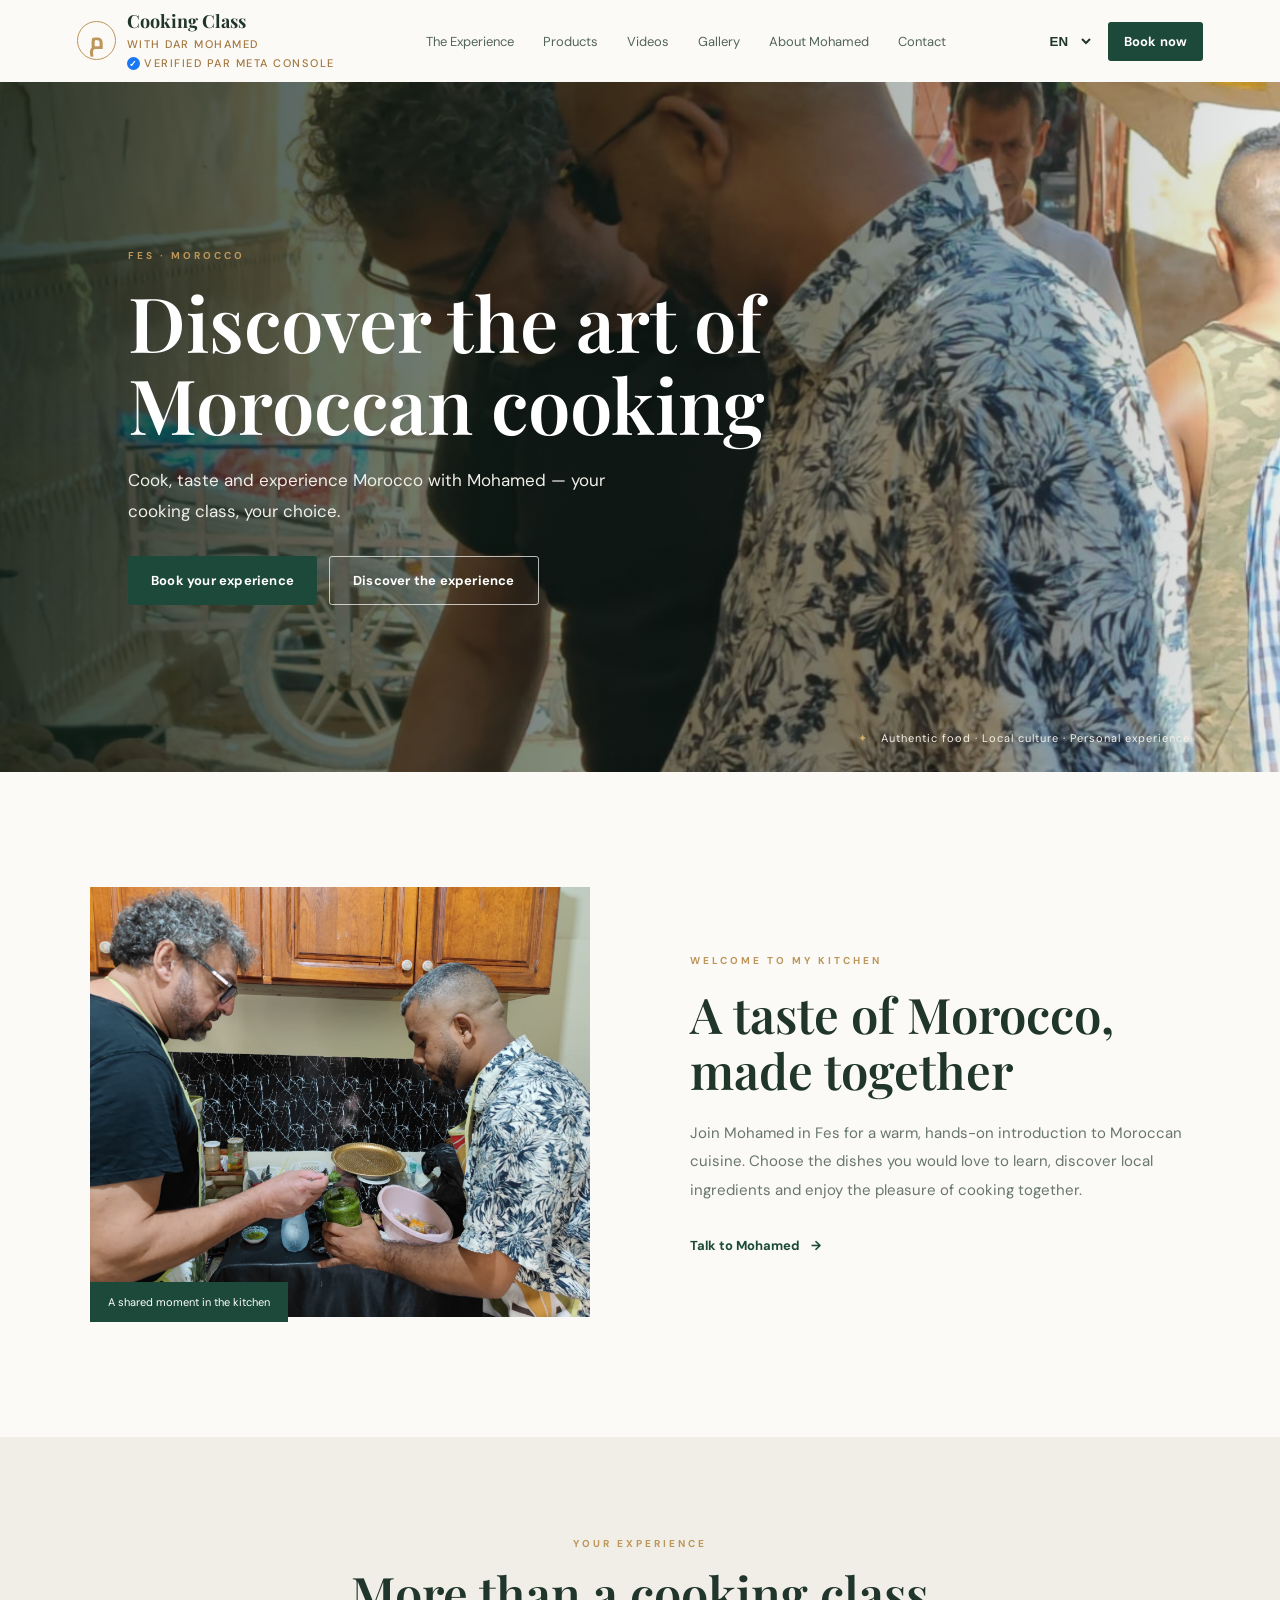
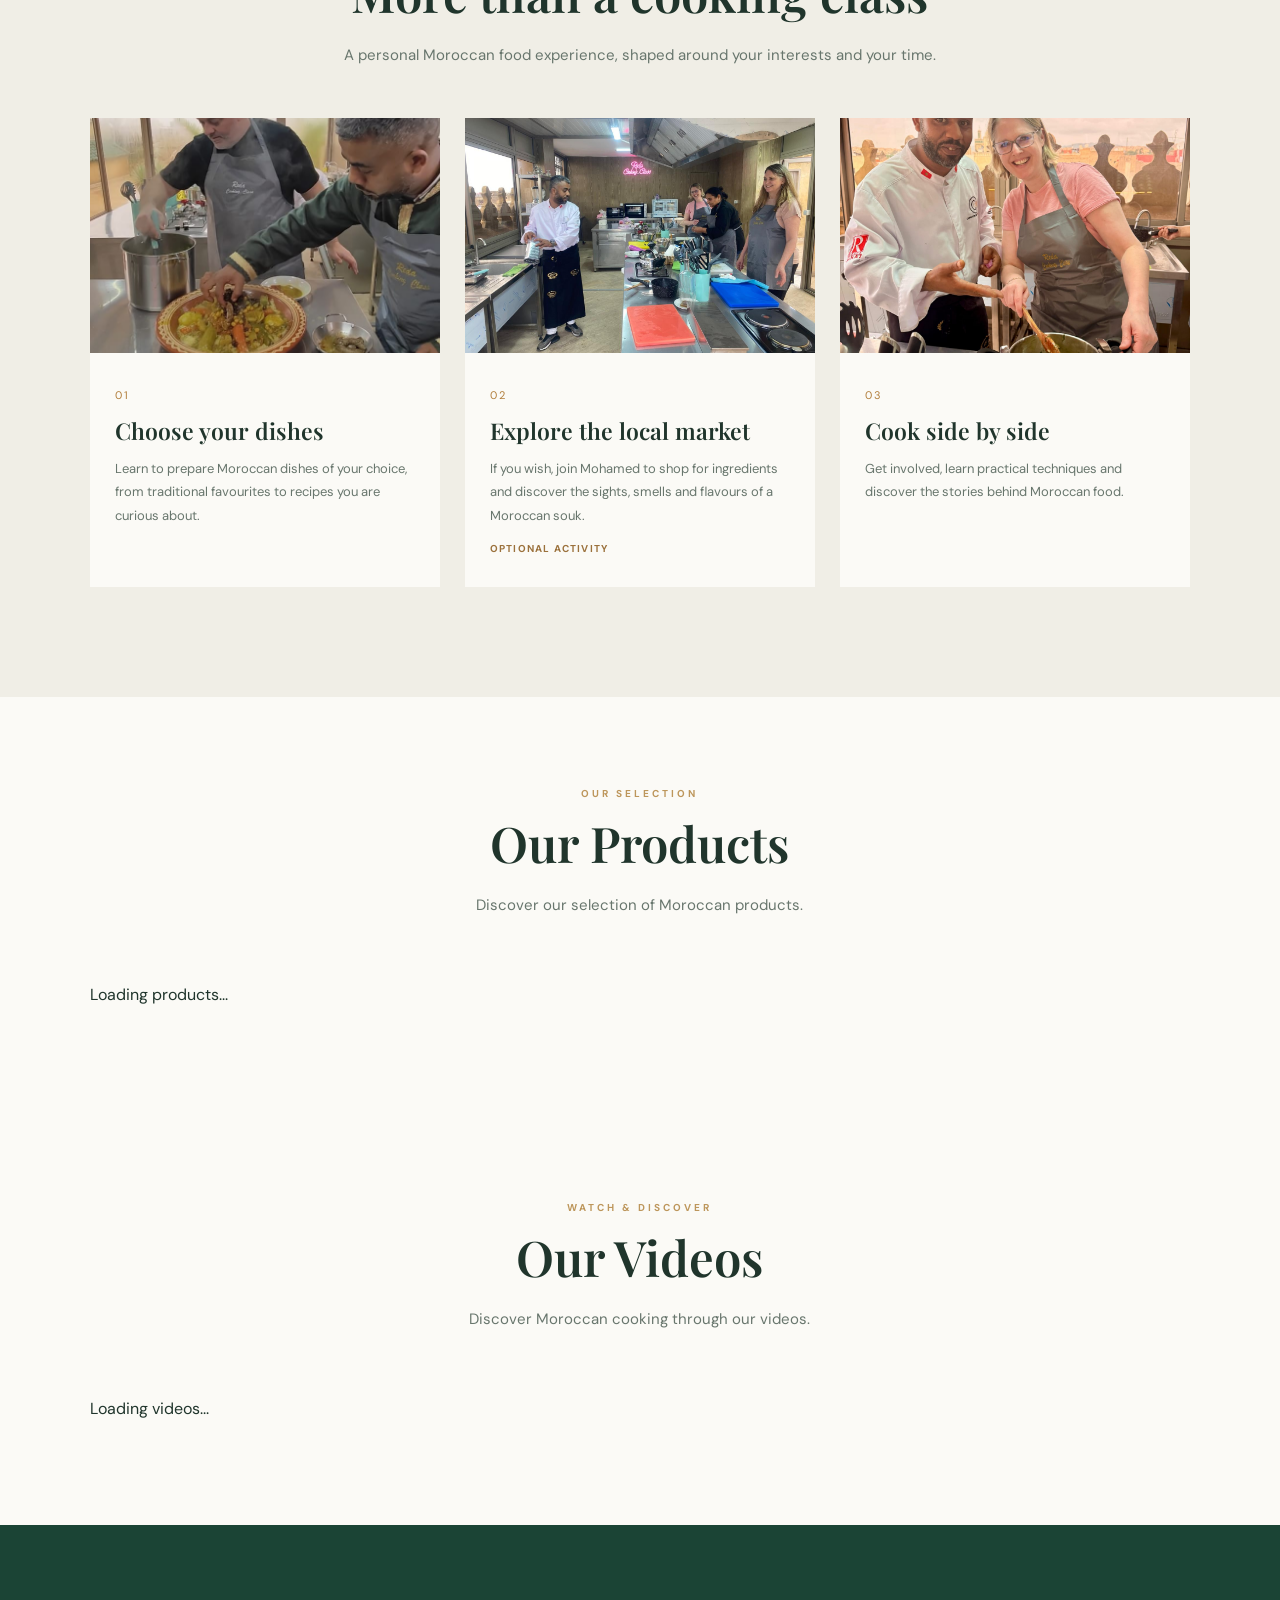
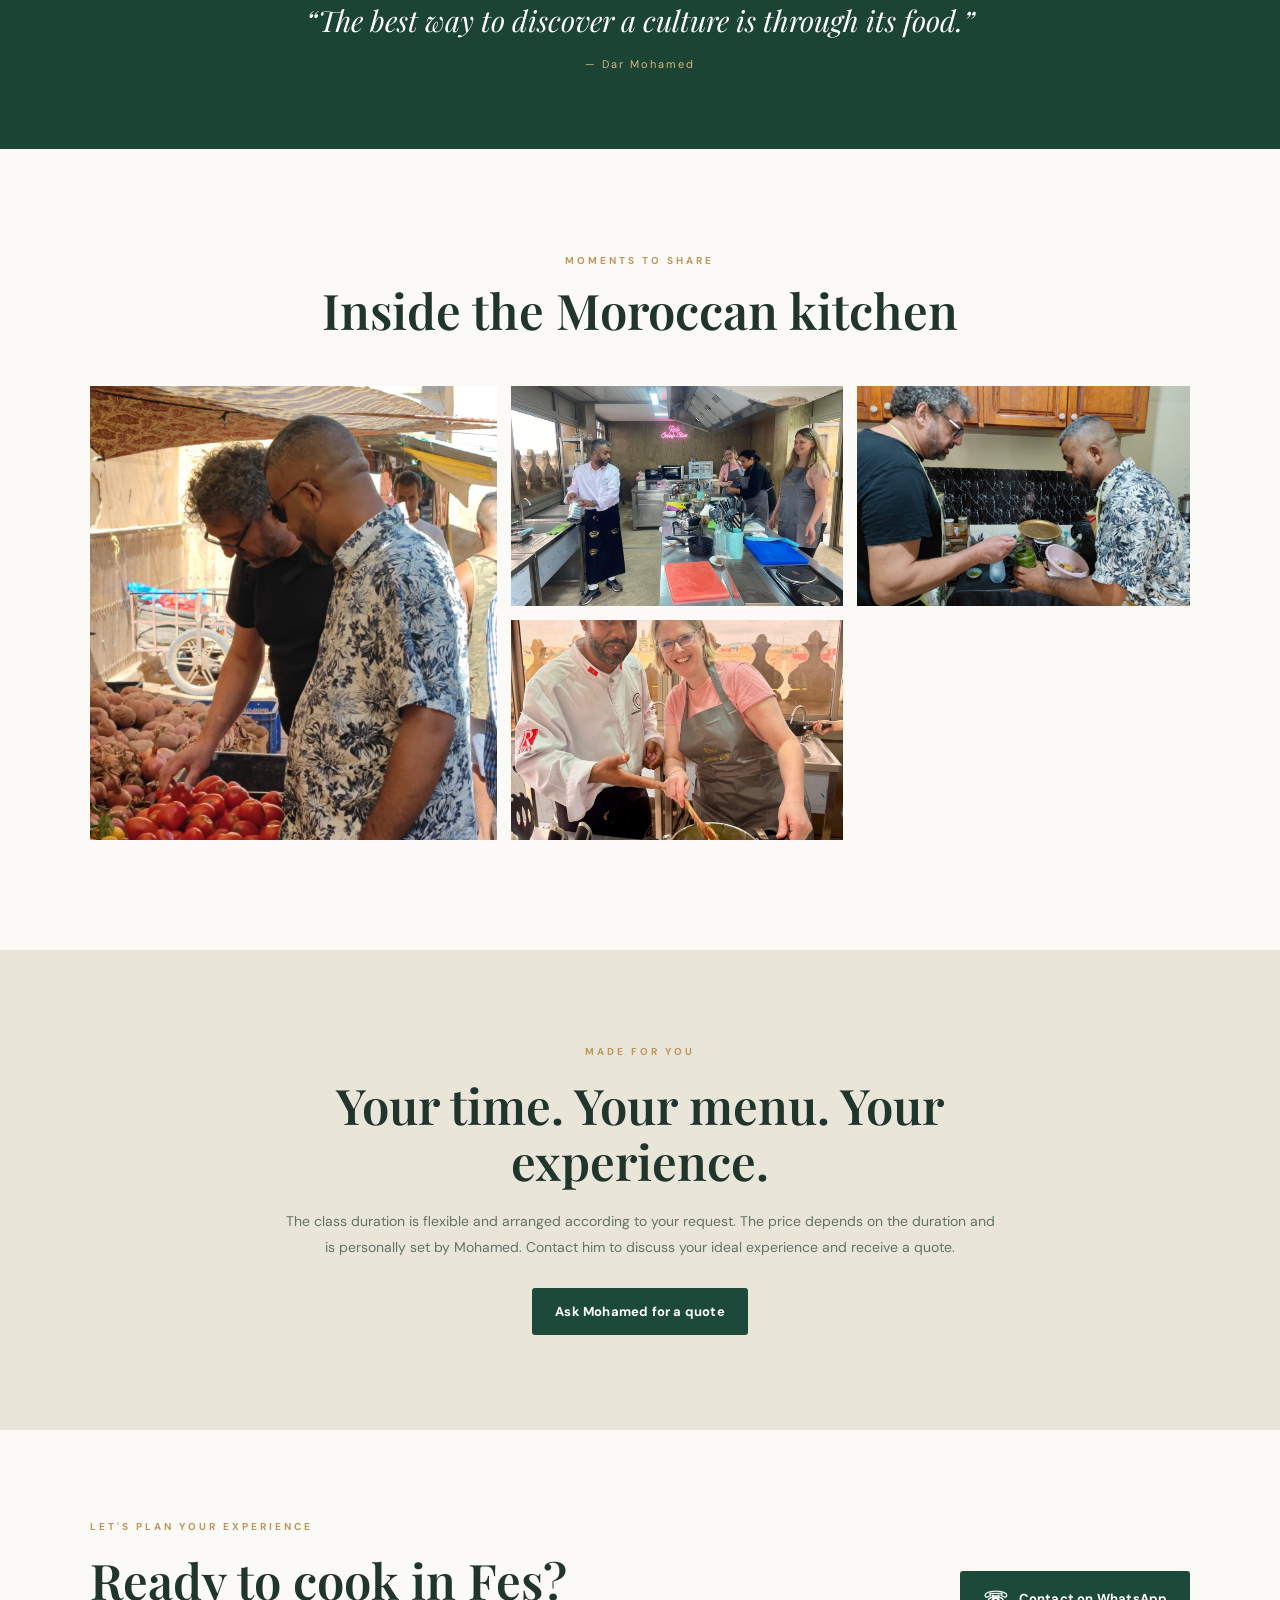
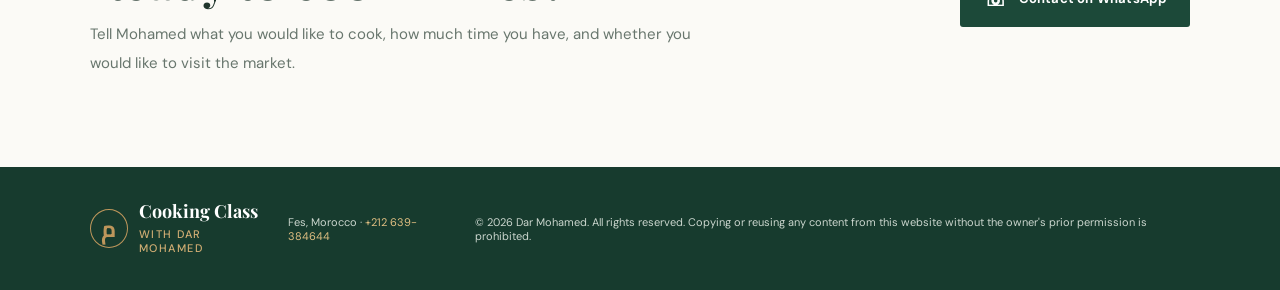
==== commit 6e419e80: "Update index.html" ====
--- a/index.html
+++ b/index.html
@@ -13,6 +13,42 @@
   <link href="https://fonts.googleapis.com/css2?family=DM+Sans:wght@400;500;600;700&family=Playfair+Display:wght@500;600;700&family=Cairo:wght@400;600;700&display=swap" rel="stylesheet">
 
   <link rel="stylesheet" href="style.css">
+
+  <style>
+    .brand-name {
+      display: inline-flex;
+      flex-direction: column;
+      align-items: flex-start;
+    }
+
+    .meta-verification {
+      display: inline-flex;
+      align-items: center;
+      gap: 4px;
+      margin-top: 4px;
+      color: #68796f;
+      font-family: "DM Sans", Arial, sans-serif;
+      font-size: 9px;
+      font-weight: 600;
+      line-height: 1.2;
+      letter-spacing: .1px;
+      white-space: nowrap;
+    }
+
+    .meta-check {
+      display: inline-flex;
+      align-items: center;
+      justify-content: center;
+      width: 13px;
+      height: 13px;
+      border-radius: 50%;
+      background: #1877f2;
+      color: #fff;
+      font-size: 9px;
+      font-weight: 700;
+      flex-shrink: 0;
+    }
+  </style>
 </head>
 
 <body>
@@ -20,7 +56,16 @@
 <header class="site-header">
   <a class="brand" href="#home" aria-label="Cooking Class with Dar Mohamed home">
     <span class="brand-mark">م</span>
-    <span>Cooking Class <small>with Dar Mohamed</small></span>
+
+    <span class="brand-name">
+      Cooking Class
+      <small>with Dar Mohamed</small>
+
+      <small class="meta-verification">
+        <span class="meta-check">✓</span>
+        Verified par Meta Console
+      </small>
+    </span>
   </a>
 
   <nav class="desktop-nav">
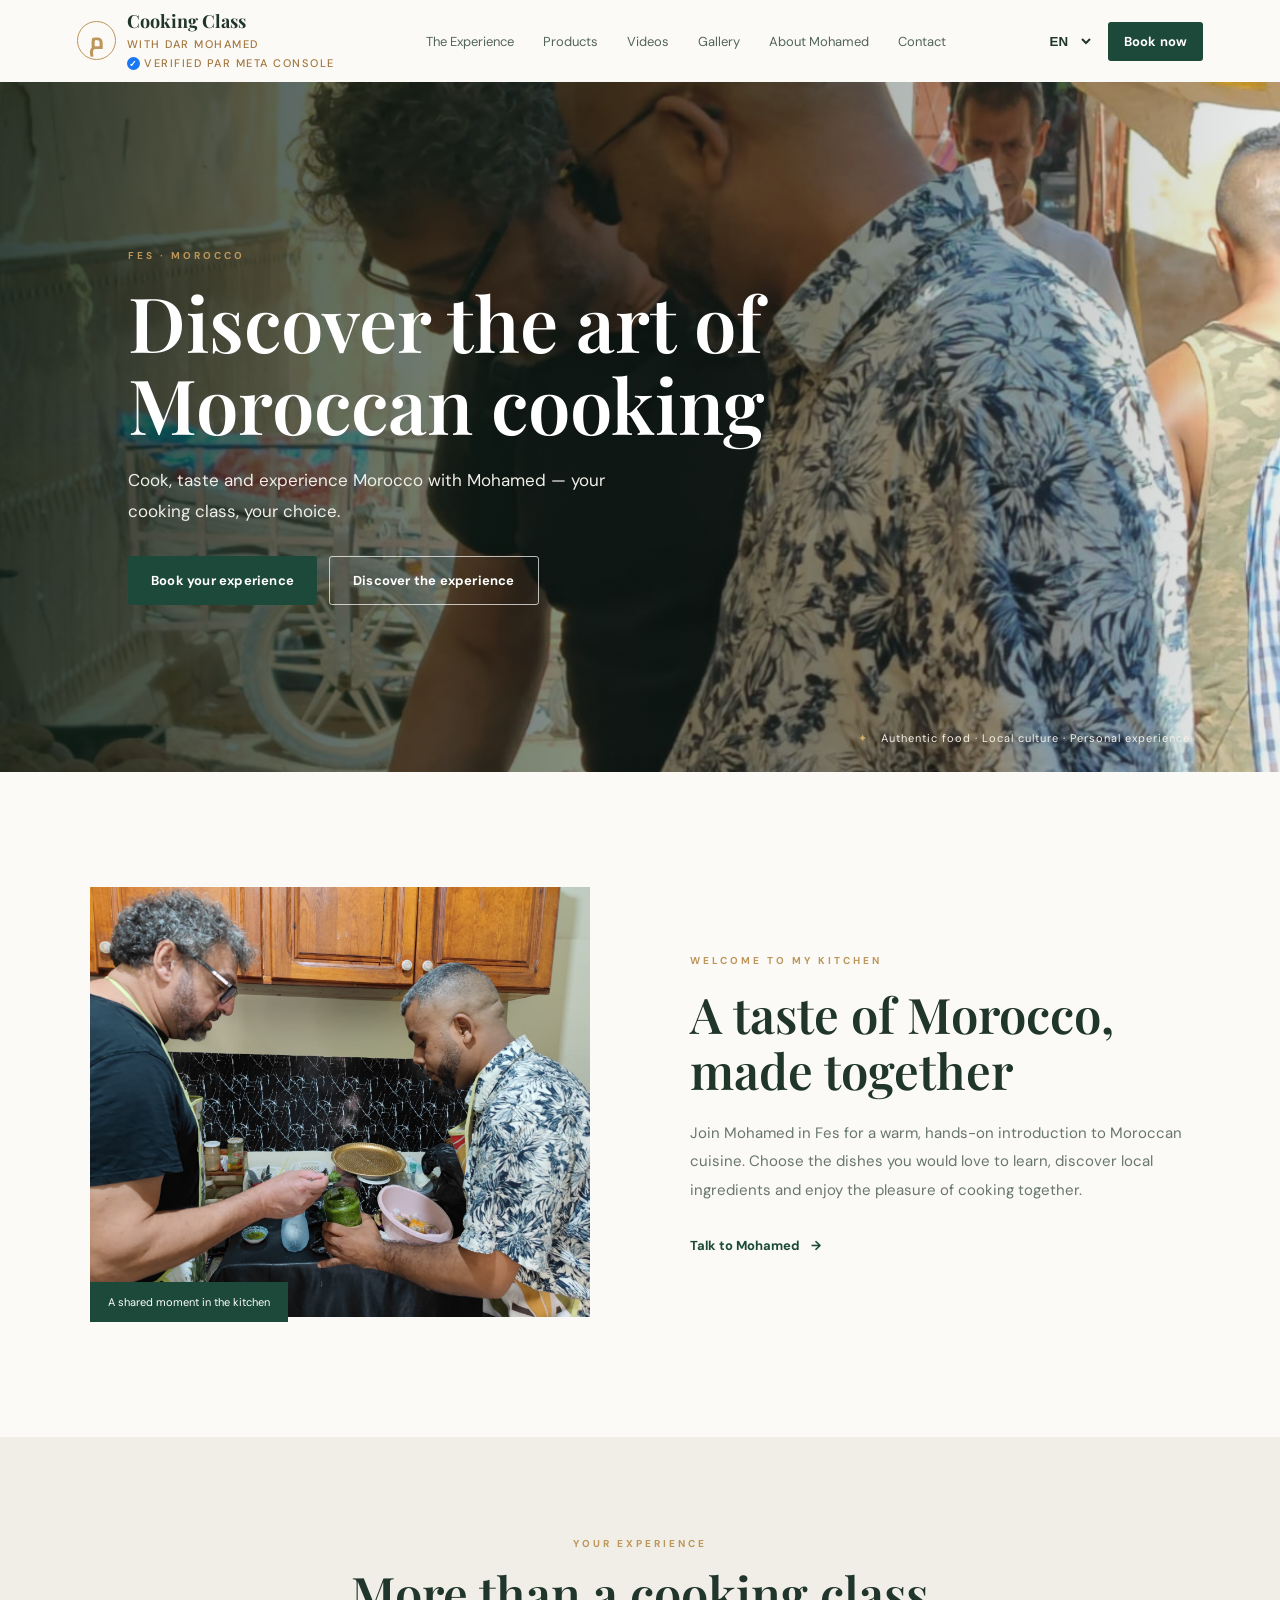
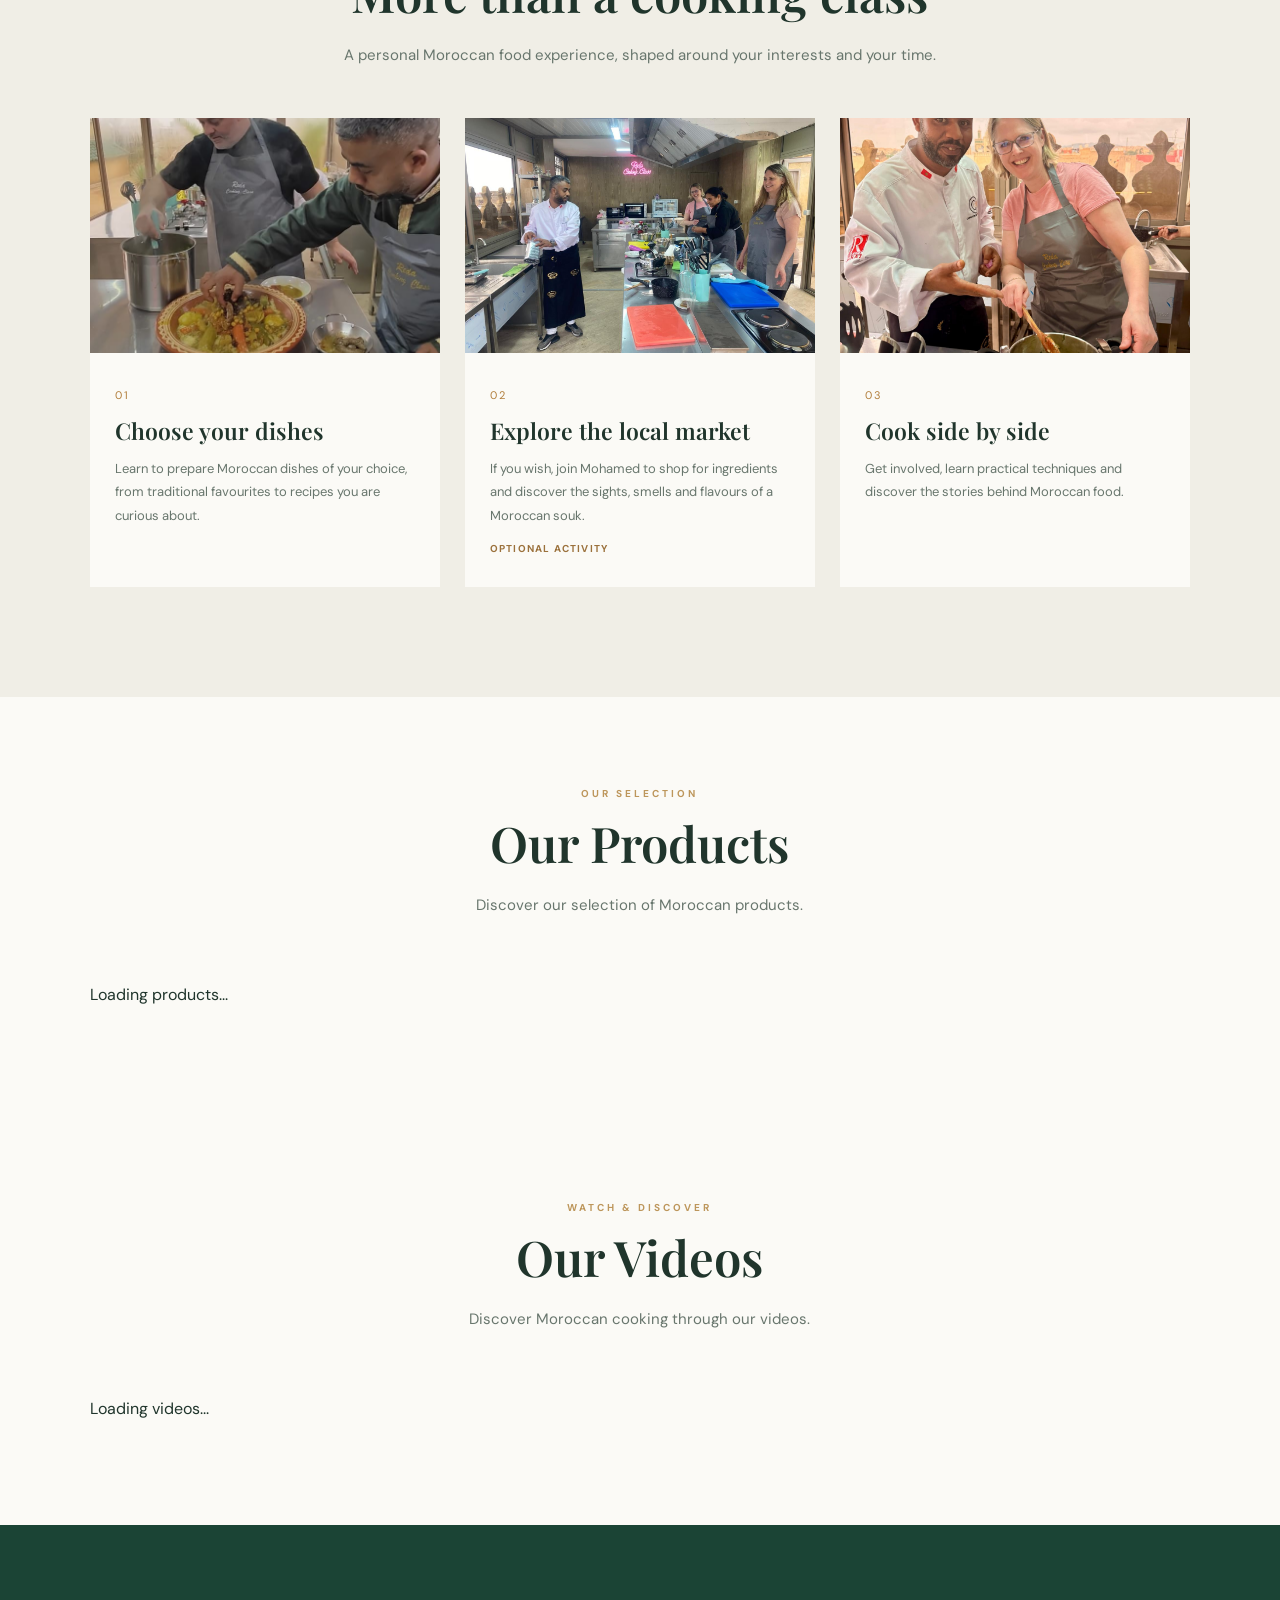
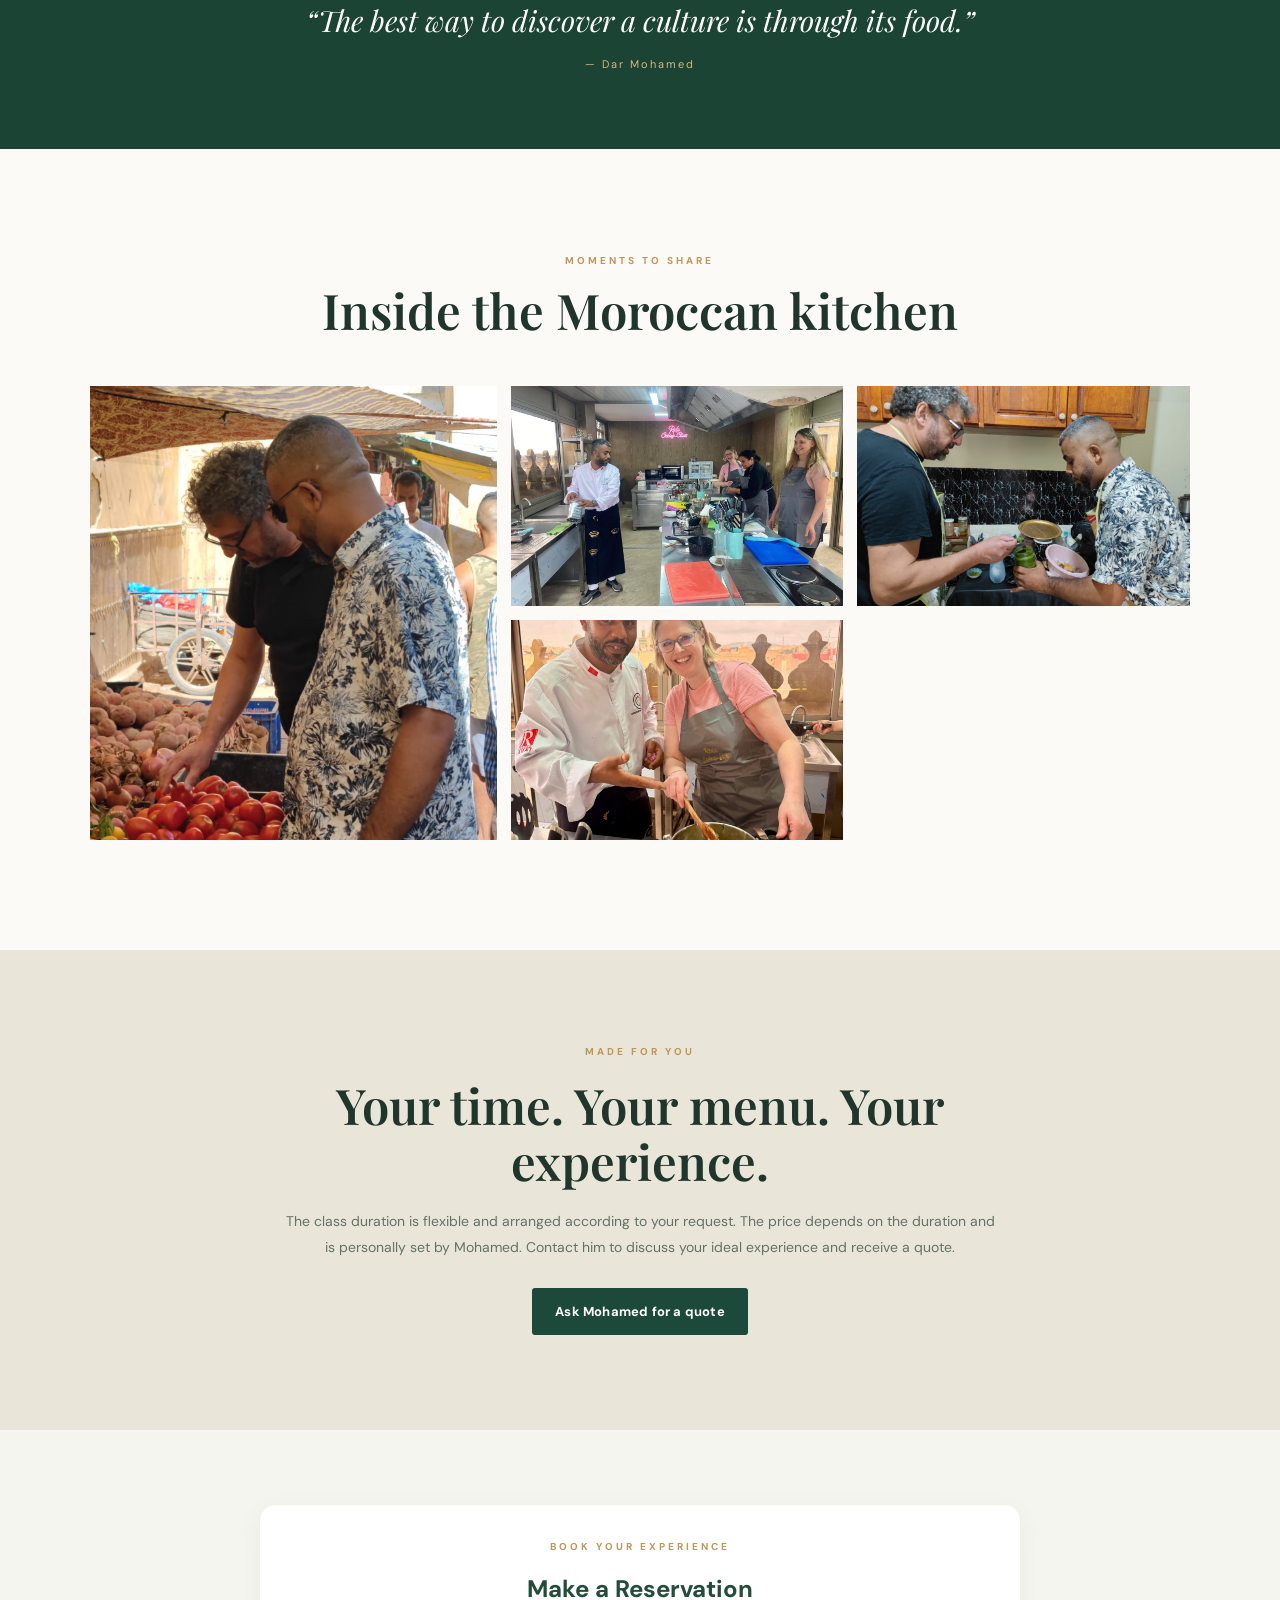
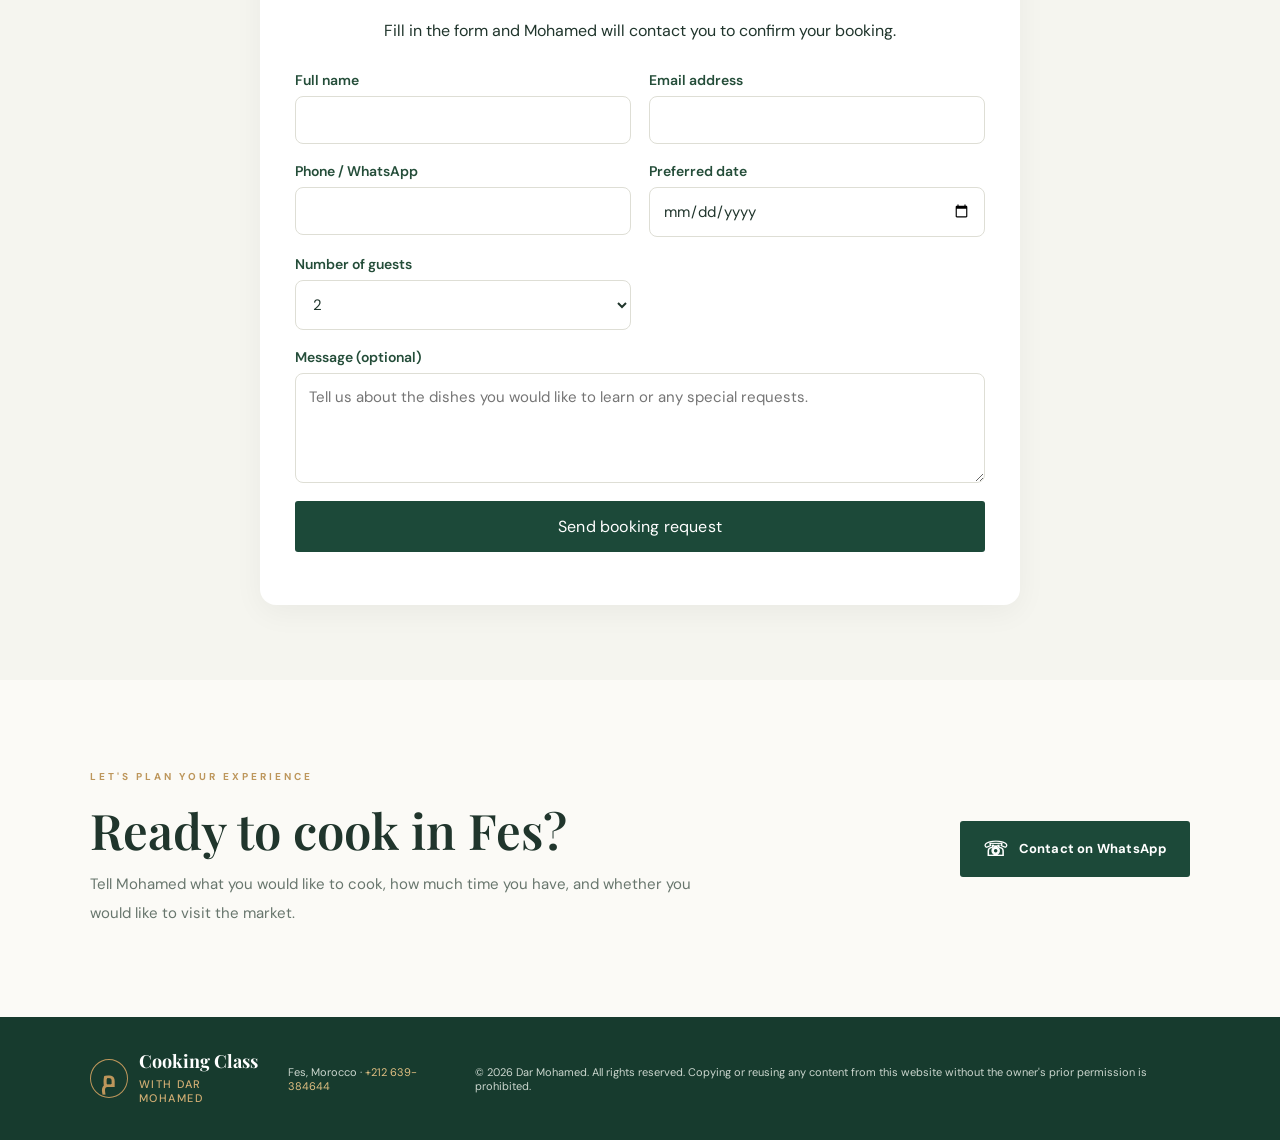
==== commit 9ed90390: "Update index.html" ====
--- a/index.html
+++ b/index.html
@@ -5,8 +5,25 @@
   <meta charset="utf-8">
   <meta name="viewport" content="width=device-width, initial-scale=1">
   <meta name="theme-color" content="#173f32">
-  <meta name="description" content="Discover authentic Moroccan cooking in Fes with Dar Mohamed.">
-  <title>Cooking Class with Dar Mohamed | Fes, Morocco</title>
+
+  <meta name="description" content="Discover authentic Moroccan cooking classes in Fes, Morocco with Dar Mohamed. Learn traditional Moroccan recipes, explore local markets and enjoy a unique culinary experience.">
+  <meta name="robots" content="index, follow">
+  <meta name="author" content="Dar Mohamed">
+
+  <link rel="canonical" href="https://cooking-class-dar-mohamed-bf4m.vercel.app/">
+
+  <meta property="og:type" content="website">
+  <meta property="og:title" content="Moroccan Cooking Class in Fes | Dar Mohamed">
+  <meta property="og:description" content="Discover authentic Moroccan cuisine and learn traditional recipes with Dar Mohamed in Fes, Morocco.">
+  <meta property="og:url" content="https://cooking-class-dar-mohamed-bf4m.vercel.app/">
+  <meta property="og:image" content="https://cooking-class-dar-mohamed-bf4m.vercel.app/IMG-20261117-WA0031.jpg">
+
+  <meta name="twitter:card" content="summary_large_image">
+  <meta name="twitter:title" content="Moroccan Cooking Class in Fes | Dar Mohamed">
+  <meta name="twitter:description" content="Discover authentic Moroccan cooking in Fes with Dar Mohamed.">
+  <meta name="twitter:image" content="https://cooking-class-dar-mohamed-bf4m.vercel.app/IMG-20261117-WA0031.jpg">
+
+  <title>Moroccan Cooking Class in Fes | Cooking with Dar Mohamed</title>
 
   <link rel="preconnect" href="https://fonts.googleapis.com">
   <link rel="preconnect" href="https://fonts.gstatic.com" crossorigin>
@@ -48,6 +65,114 @@
       font-weight: 700;
       flex-shrink: 0;
     }
+
+    /* Booking form */
+    .booking-section {
+      padding: 75px 20px;
+      background: #f5f5ef;
+    }
+
+    .booking-inner {
+      max-width: 760px;
+      margin: auto;
+      background: #fff;
+      padding: 35px;
+      border-radius: 16px;
+      box-shadow: 0 8px 30px #0000000c;
+    }
+
+    .booking-heading {
+      text-align: center;
+      margin-bottom: 30px;
+    }
+
+    .booking-heading h2 {
+      color: #244d39;
+      margin-bottom: 12px;
+    }
+
+    .booking-form {
+      display: grid;
+      grid-template-columns: 1fr 1fr;
+      gap: 18px;
+    }
+
+    .booking-field {
+      display: flex;
+      flex-direction: column;
+      gap: 7px;
+    }
+
+    .booking-field.full {
+      grid-column: 1 / -1;
+    }
+
+    .booking-field label {
+      color: #244d39;
+      font-weight: 600;
+      font-size: 14px;
+    }
+
+    .booking-field input,
+    .booking-field select,
+    .booking-field textarea {
+      width: 100%;
+      padding: 13px;
+      border: 1px solid #deded5;
+      border-radius: 8px;
+      background: #fff;
+      color: #20352c;
+      font: inherit;
+      font-size: 15px;
+    }
+
+    .booking-field textarea {
+      min-height: 110px;
+      resize: vertical;
+    }
+
+    .booking-field input:focus,
+    .booking-field select:focus,
+    .booking-field textarea:focus {
+      outline: 2px solid #244d39;
+      border-color: #244d39;
+    }
+
+    .booking-submit {
+      grid-column: 1 / -1;
+      width: 100%;
+      border: 0;
+      cursor: pointer;
+      font: inherit;
+    }
+
+    .booking-submit:disabled {
+      opacity: .6;
+      cursor: wait;
+    }
+
+    #bookingMessage {
+      grid-column: 1 / -1;
+      text-align: center;
+      font-size: 14px;
+      margin: 0;
+    }
+
+    @media (max-width: 600px) {
+      .booking-inner {
+        padding: 22px 17px;
+      }
+
+      .booking-form {
+        grid-template-columns: 1fr;
+      }
+
+      .booking-field.full,
+      .booking-submit,
+      #bookingMessage {
+        grid-column: 1;
+      }
+    }
   </style>
 </head>
 
@@ -56,11 +181,9 @@
 <header class="site-header">
   <a class="brand" href="#home" aria-label="Cooking Class with Dar Mohamed home">
     <span class="brand-mark">م</span>
-
     <span class="brand-name">
       Cooking Class
       <small>with Dar Mohamed</small>
-
       <small class="meta-verification">
         <span class="meta-check">✓</span>
         Verified par Meta Console
@@ -84,11 +207,7 @@
       <option value="ar">AR</option>
     </select>
 
-    <a class="button button-small"
-       href="https://wa.me/212639384644"
-       target="_blank"
-       rel="noopener"
-       data-i18n="book">Book now</a>
+    <a class="button button-small" href="#booking" data-i18n="book">Book now</a>
   </div>
 </header>
 
@@ -103,7 +222,6 @@
 
     <div class="hero-content">
       <p class="eyebrow" data-i18n="heroEyebrow">FES · MOROCCO</p>
-
       <h1 data-i18n="heroTitle">Discover the art of Moroccan cooking</h1>
 
       <p class="hero-copy" data-i18n="heroText">
@@ -111,15 +229,8 @@
       </p>
 
       <div class="hero-buttons">
-        <a class="button"
-           href="https://wa.me/212639384644"
-           target="_blank"
-           rel="noopener"
-           data-i18n="bookExperience">Book your experience</a>
-
-        <a class="button button-ghost"
-           href="#experience"
-           data-i18n="discover">Discover the experience</a>
+        <a class="button" href="#booking" data-i18n="bookExperience">Book your experience</a>
+        <a class="button button-ghost" href="#experience" data-i18n="discover">Discover the experience</a>
       </div>
     </div>
 
@@ -137,7 +248,6 @@
 
     <div class="intro-text">
       <p class="eyebrow" data-i18n="welcome">WELCOME TO MY KITCHEN</p>
-
       <h2 data-i18n="introTitle">A taste of Morocco, made together</h2>
 
       <p data-i18n="introText">
@@ -152,22 +262,17 @@
 
   <section class="experience-section" id="experience">
     <div class="section-wrap">
-
       <div class="section-heading">
         <p class="eyebrow" data-i18n="yourExperience">YOUR EXPERIENCE</p>
-
         <h2 data-i18n="experienceTitle">More than a cooking class</h2>
-
         <p data-i18n="experienceIntro">
           A personal Moroccan food experience, shaped around your interests and your time.
         </p>
       </div>
 
       <div class="feature-grid">
-
         <article class="feature-card">
           <img src="IMG-20261117-WA0025.jpg" alt="Preparing fresh Moroccan ingredients">
-
           <div>
             <span class="feature-number">01</span>
             <h3 data-i18n="feature1Title">Choose your dishes</h3>
@@ -179,7 +284,6 @@
 
         <article class="feature-card">
           <img src="IMG-20261117-WA0030.jpg" alt="Traditional market in the medina of Fes">
-
           <div>
             <span class="feature-number">02</span>
             <h3 data-i18n="feature2Title">Explore the local market</h3>
@@ -192,7 +296,6 @@
 
         <article class="feature-card">
           <img src="IMG-20261117-WA0021.jpg" alt="Guests enjoying Moroccan food">
-
           <div>
             <span class="feature-number">03</span>
             <h3 data-i18n="feature3Title">Cook side by side</h3>
@@ -201,14 +304,11 @@
             </p>
           </div>
         </article>
-
       </div>
     </div>
   </section>
 
-  <!-- PRODUCTS SECTION -->
   <section class="products-section section-wrap" id="products">
-
     <div class="section-heading">
       <p class="eyebrow" data-i18n="productsEyebrow">OUR SELECTION</p>
       <h2 data-i18n="productsTitle">Our Products</h2>
@@ -218,12 +318,9 @@
     <div id="products-list" class="products-grid">
       <p data-i18n="productsLoading">Loading products...</p>
     </div>
-
-  </section>
-
-  <!-- VIDEOS SECTION -->
+  </section>
+
   <section class="videos-section section-wrap" id="videos">
-
     <div class="section-heading">
       <p class="eyebrow" data-i18n="videosEyebrow">WATCH & DISCOVER</p>
       <h2 data-i18n="videosTitle">Our Videos</h2>
@@ -233,18 +330,14 @@
     <div id="videos-list" class="videos-grid">
       <p data-i18n="videosLoading">Loading videos...</p>
     </div>
-
   </section>
 
   <section class="quote-band">
-    <p data-i18n="quote">
-      “The best way to discover a culture is through its food.”
-    </p>
+    <p data-i18n="quote">“The best way to discover a culture is through its food.”</p>
     <span>— Dar Mohamed</span>
   </section>
 
   <section class="gallery section-wrap" id="gallery">
-
     <div class="section-heading">
       <p class="eyebrow" data-i18n="moments">MOMENTS TO SHARE</p>
       <h2 data-i18n="galleryTitle">Inside the Moroccan kitchen</h2>
@@ -256,38 +349,86 @@
       <img src="IMG-20261117-WA0028.jpg" alt="Cooking with a guest">
       <img src="IMG-20261117-WA0021.jpg" alt="Moroccan food experience">
     </div>
-
   </section>
 
   <section class="personalize">
     <div class="personalize-inner">
-
       <p class="eyebrow" data-i18n="madeForYou">MADE FOR YOU</p>
-
-      <h2 data-i18n="personalTitle">
-        Your time. Your menu. Your experience.
-      </h2>
+      <h2 data-i18n="personalTitle">Your time. Your menu. Your experience.</h2>
 
       <p data-i18n="personalText">
         The class duration is flexible and arranged according to your request. The price depends on the duration and is personally set by Mohamed. Contact him to discuss your ideal experience and receive a quote.
       </p>
 
-      <a class="button"
-         href="https://wa.me/212639384644"
-         target="_blank"
-         rel="noopener"
-         data-i18n="askPrice">Ask Mohamed for a quote</a>
-
+      <a class="button" href="#booking" data-i18n="askPrice">Ask Mohamed for a quote</a>
+    </div>
+  </section>
+
+  <!-- BOOKING FORM -->
+  <section class="booking-section" id="booking">
+    <div class="booking-inner">
+      <div class="booking-heading">
+        <p class="eyebrow" data-i18n="bookingEyebrow">BOOK YOUR EXPERIENCE</p>
+        <h2 data-i18n="bookingTitle">Make a Reservation</h2>
+        <p data-i18n="bookingIntro">Fill in the form and Mohamed will contact you to confirm your booking.</p>
+      </div>
+
+      <form id="bookingForm" class="booking-form">
+
+        <div class="booking-field">
+          <label for="bookingName" data-i18n="bookingName">Full name</label>
+          <input id="bookingName" name="customer_name" type="text" autocomplete="name" required maxlength="100">
+        </div>
+
+        <div class="booking-field">
+          <label for="bookingEmail" data-i18n="bookingEmail">Email address</label>
+          <input id="bookingEmail" name="email" type="email" autocomplete="email" required maxlength="150">
+        </div>
+
+        <div class="booking-field">
+          <label for="bookingPhone" data-i18n="bookingPhone">Phone / WhatsApp</label>
+          <input id="bookingPhone" name="phone" type="tel" autocomplete="tel" required maxlength="30">
+        </div>
+
+        <div class="booking-field">
+          <label for="bookingDate" data-i18n="bookingDate">Preferred date</label>
+          <input id="bookingDate" name="booking_date" type="date" required>
+        </div>
+
+        <div class="booking-field">
+          <label for="bookingGuests" data-i18n="bookingGuests">Number of guests</label>
+          <select id="bookingGuests" name="guests" required>
+            <option value="1">1</option>
+            <option value="2" selected>2</option>
+            <option value="3">3</option>
+            <option value="4">4</option>
+            <option value="5">5</option>
+            <option value="6">6</option>
+            <option value="7">7</option>
+            <option value="8">8</option>
+            <option value="9">9</option>
+            <option value="10">10</option>
+          </select>
+        </div>
+
+        <div class="booking-field full">
+          <label for="bookingMessageText" data-i18n="bookingNote">Message (optional)</label>
+          <textarea id="bookingMessageText" name="message" maxlength="1000" data-i18n-placeholder="bookingNotePlaceholder" placeholder="Tell us about the dishes you would like to learn or any special requests."></textarea>
+        </div>
+
+        <button class="button booking-submit" id="bookingSubmit" type="submit" data-i18n="bookingSubmit">
+          Send booking request
+        </button>
+
+        <p id="bookingMessage" role="status" aria-live="polite"></p>
+      </form>
     </div>
   </section>
 
   <section class="contact section-wrap" id="contact">
-
     <div>
       <p class="eyebrow" data-i18n="letsPlan">LET'S PLAN YOUR EXPERIENCE</p>
-
       <h2 data-i18n="contactTitle">Ready to cook in Fes?</h2>
-
       <p data-i18n="contactText">
         Tell Mohamed what you would like to cook, how much time you have, and whether you would like to visit the market.
       </p>
@@ -300,14 +441,11 @@
       <span>☏</span>
       <span data-i18n="whatsapp">Contact on WhatsApp</span>
     </a>
-
   </section>
 
 </main>
 
-<!-- FOOTER -->
 <footer>
-
   <a class="brand footer-brand" href="#home">
     <span class="brand-mark">م</span>
     <span>Cooking Class <small>with Dar Mohamed</small></span>
@@ -315,9 +453,7 @@
 
   <p>
     Fes, Morocco ·
-    <a href="https://wa.me/212639384644"
-       target="_blank"
-       rel="noopener">+212 639-384644</a>
+    <a href="https://wa.me/212639384644" target="_blank" rel="noopener">+212 639-384644</a>
   </p>
 
   <div class="copyright">
@@ -326,39 +462,7 @@
       Copying or reusing any content from this website without the owner's prior permission is prohibited.
     </p>
   </div>
-
 </footer>
-
-<!-- COPYRIGHT LANGUAGE -->
-<script>
-(function () {
-  const copyright = document.getElementById("copyright-text");
-  const language = document.getElementById("language");
-
-  if (!copyright) return;
-
-  function updateCopyright() {
-    const year = new Date().getFullYear();
-    const selectedLanguage = language ? language.value : "en";
-
-    const messages = {
-      en: `© ${year} Dar Mohamed. All rights reserved. Copying or reusing any content from this website without the owner's prior permission is prohibited.`,
-
-      fr: `© ${year} Dar Mohamed. Tous droits réservés. Toute copie ou réutilisation du contenu de ce site est interdite sans l'autorisation préalable du propriétaire.`,
-
-      ar: `© ${year} دار محمد. جميع الحقوق محفوظة. يُمنع نسخ أو إعادة استعمال محتوى هذا الموقع دون إذن مسبق من المالك.`
-    };
-
-    copyright.textContent = messages[selectedLanguage] || messages.en;
-  }
-
-  updateCopyright();
-
-  if (language) {
-    language.addEventListener("change", updateCopyright);
-  }
-})();
-</script>
 
 <script type="module" src="script.js"></script>
 
